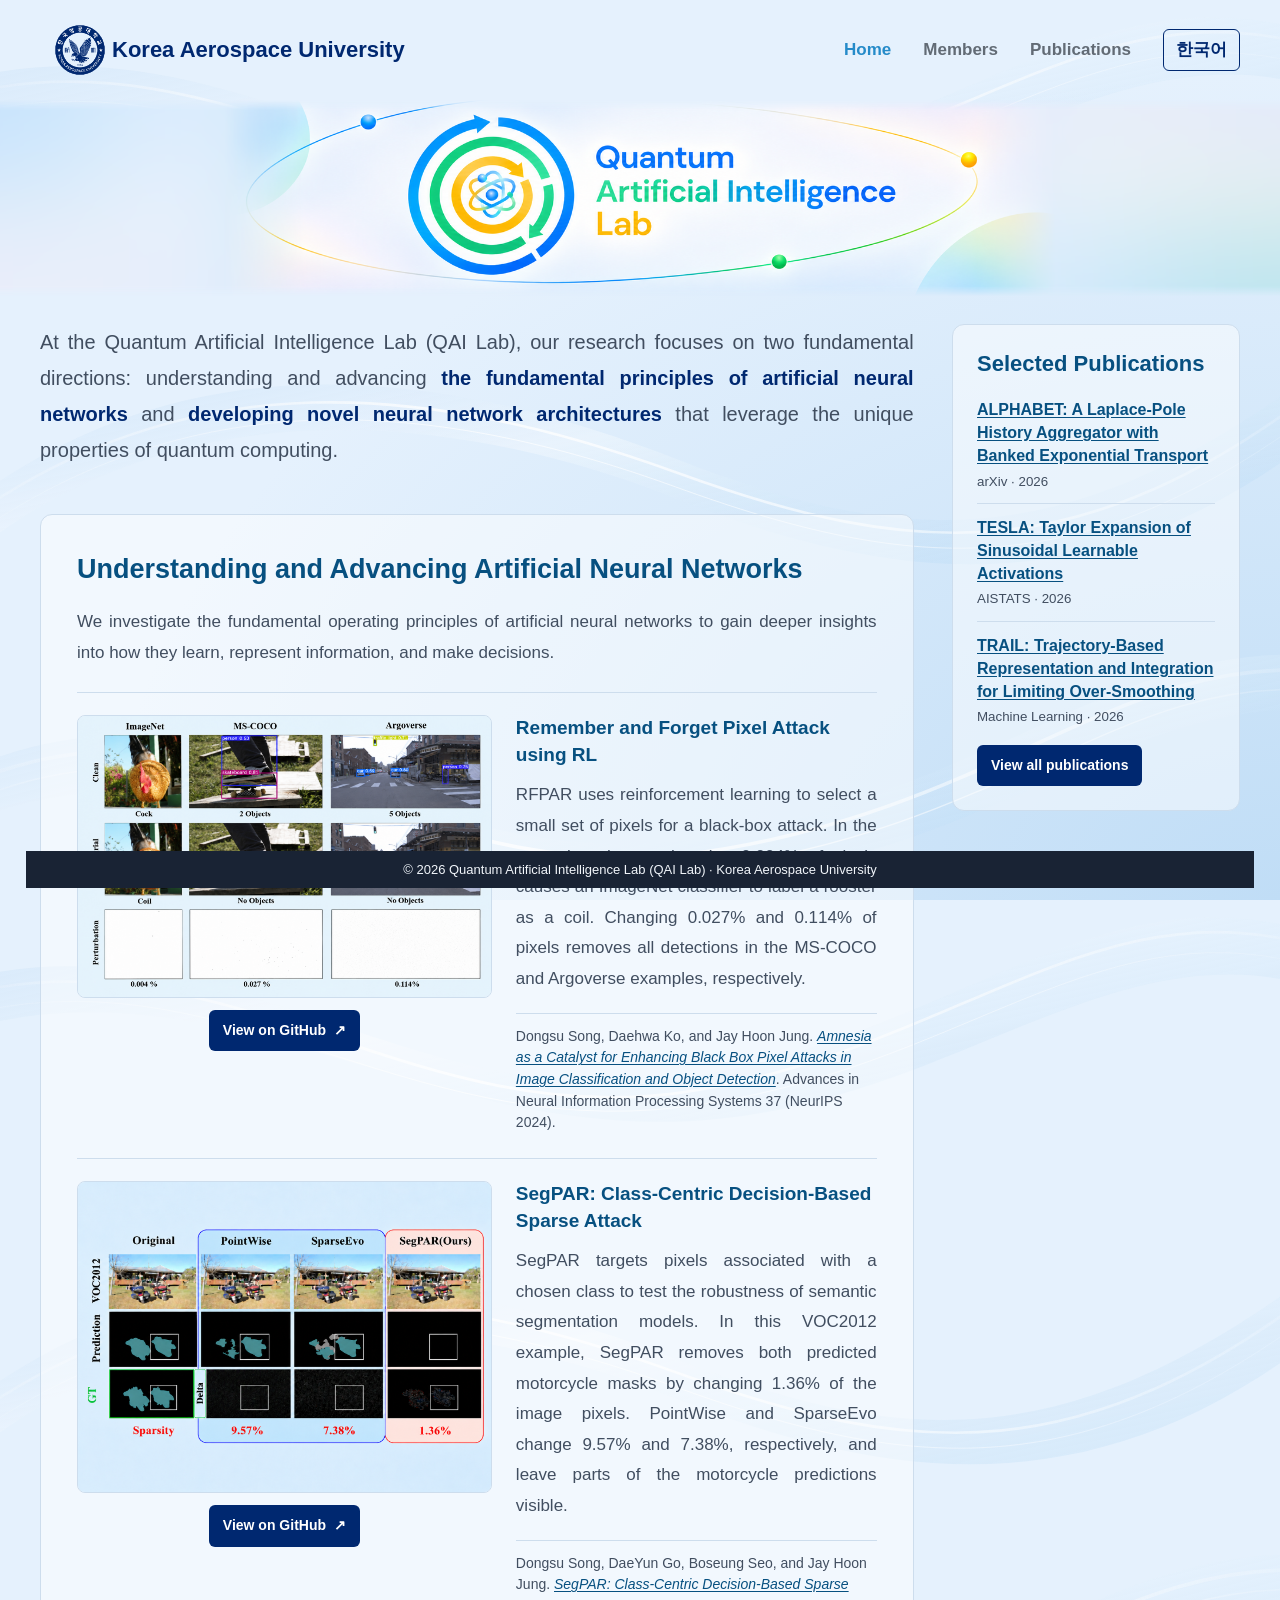
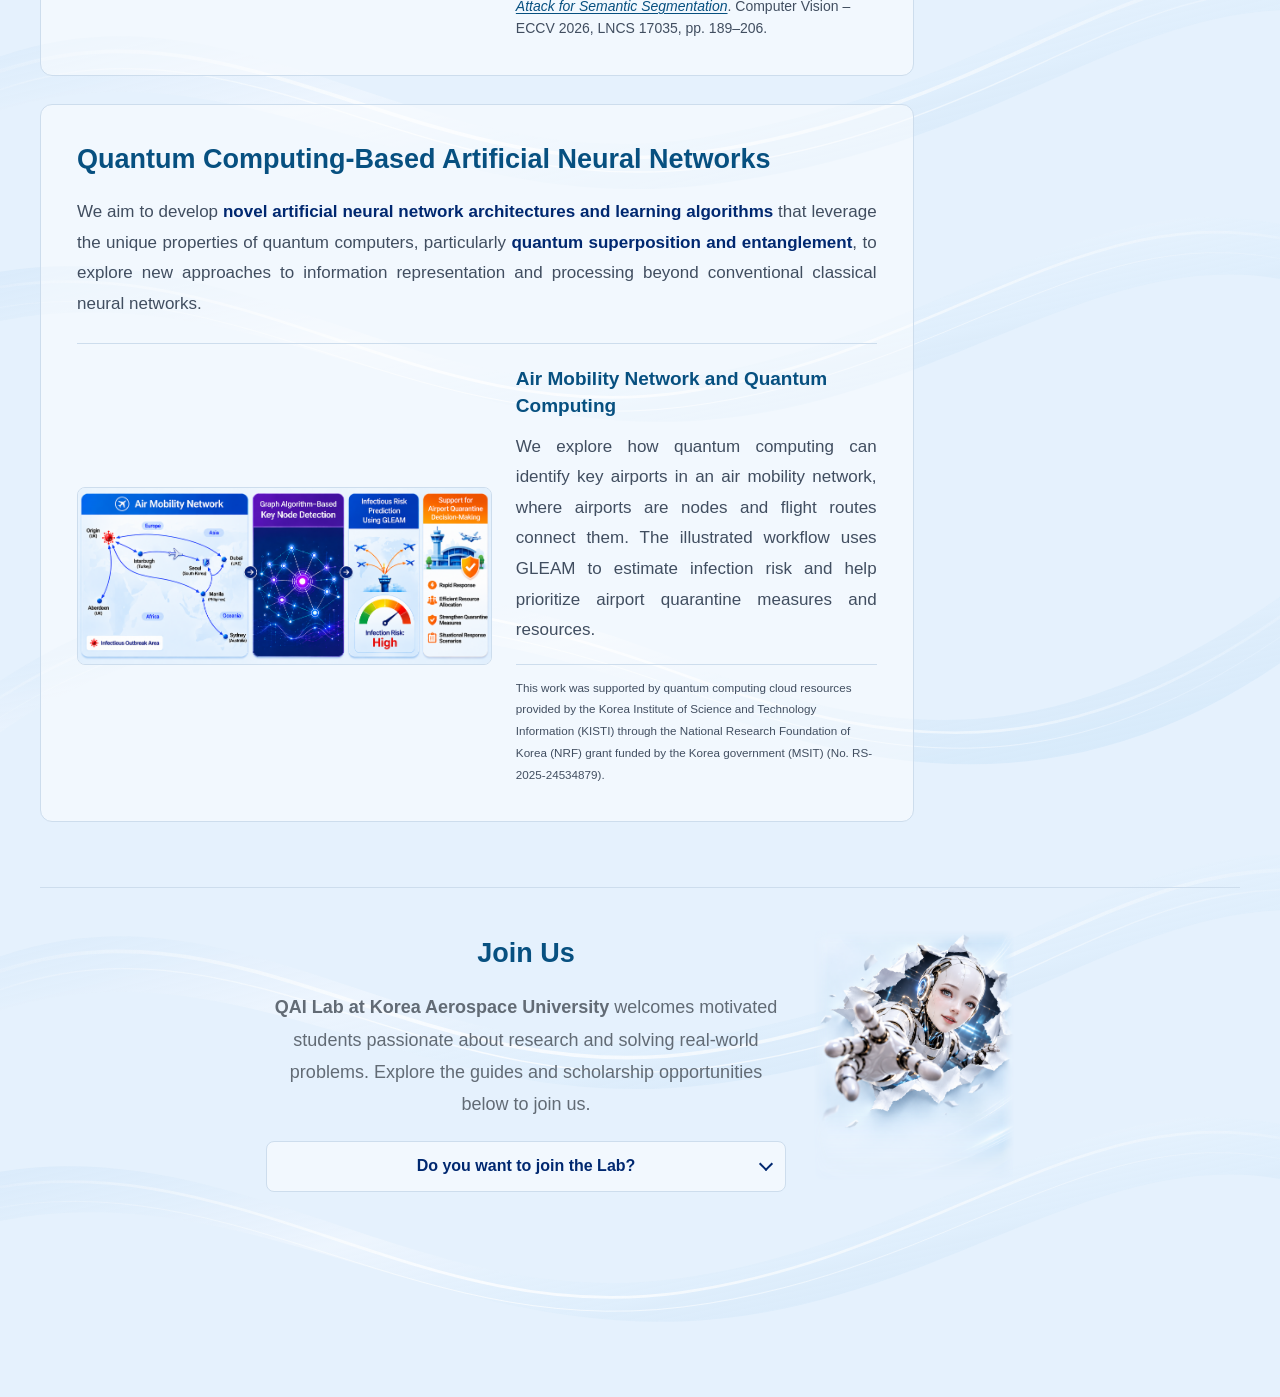
==== index.html @ db7588cc "Show selected publications on the English homepage" ====
<!doctype html>
<html lang="en">
<head>
  <meta charset="utf-8">
  <meta name="viewport" content="width=device-width, initial-scale=1">
  <meta name="description" content="Quantum Artificial Intelligence Lab — QAI Lab.">
  <title>QAI Lab | Quantum Artificial Intelligence Lab</title>
  <link rel="stylesheet" href="assets/css/styles.css">
</head>
<body>
  <a class="skip-link" href="#main">Skip to content</a>
  <header class="site-header">
    <div class="container header-inner">
      <a class="brand" href="https://www.kau.ac.kr/" aria-label="Korea Aerospace University official website">
        <img src="assets/images/kau-emblem.png" width="80" height="80" alt="한국항공대학교 Korea Aerospace University">
        <span>Korea Aerospace University</span>
      </a>
      <nav aria-label="Main navigation">
        <ul class="nav-links">
          <li><a href="#home" aria-current="page">Home</a></li>
          <li><a href="members.html">Members</a></li>
          <li><a href="publications.html">Publications</a></li>
          <li><a class="language-switch" href="ko/index.html" hreflang="ko" lang="ko">한국어</a></li>
        </ul>
      </nav>
    </div>
  </header>
  <main id="main">
    <section class="hero" id="home" aria-label="Quantum Artificial Intelligence Lab">
      <img src="assets/images/Quantum_AI_Lab_redrawn_2172x333.png" width="2172" height="333" fetchpriority="high" alt="Quantum Artificial Intelligence Lab">
    </section>
    <section class="intro container home-overview" aria-label="About the lab">
      <p class="intro-lead">At the Quantum Artificial Intelligence Lab (QAI Lab), our research focuses on two fundamental directions: understanding and advancing <strong>the fundamental principles of artificial neural networks</strong> and <strong>developing novel neural network architectures</strong> that leverage the unique properties of quantum computing.</p>

      <aside class="home-publications" aria-labelledby="home-publications-title">
        <h2 id="home-publications-title">Selected Publications</h2>
        <ul class="publication-list" role="list">
          <li>
            <a href="publications.html#publication-alphabet">ALPHABET: A Laplace-Pole History Aggregator with Banked Exponential Transport</a>
            <small>arXiv · 2026</small>
          </li>
          <li>
            <a href="publications.html#publication-tesla">TESLA: Taylor Expansion of Sinusoidal Learnable Activations</a>
            <small>AISTATS · 2026</small>
          </li>
          <li>
            <a href="publications.html#publication-trail">TRAIL: Trajectory-Based Representation and Integration for Limiting Over-Smoothing</a>
            <small>Machine Learning · 2026</small>
          </li>
        </ul>
        <a class="research-teaser-link" href="publications.html">View all publications</a>
      </aside>

      <section class="research-direction" aria-labelledby="research-neural">
        <h2 id="research-neural">Understanding and Advancing Artificial Neural Networks</h2>
        <p>We investigate the fundamental operating principles of artificial neural networks to gain deeper insights into how they learn, represent information, and make decisions.</p>

        <section class="research-topic research-teaser" aria-labelledby="research-rfpar">
          <div class="research-teaser-media">
            <a class="research-teaser-image" href="assets/images/rfpar.png" target="_blank" rel="noopener" aria-label="Open the full-size RFPAR image in a new tab">
              <img src="assets/images/rfpar.png" width="1520" height="1034" loading="lazy" alt="RFPAR examples showing clean images, adversarial results, and sparse pixel perturbations on ImageNet, MS-COCO, and Argoverse.">
            </a>
            <a class="research-teaser-link" href="https://github.com/KAU-QuantumAILab/RFPAR">View on GitHub <span aria-hidden="true">↗</span></a>
          </div>
          <div>
            <h3 id="research-rfpar">Remember and Forget Pixel Attack using RL</h3>
            <p>RFPAR uses reinforcement learning to select a small set of pixels for a black-box attack. In the examples shown, changing 0.004% of pixels causes an ImageNet classifier to label a rooster as a coil. Changing 0.027% and 0.114% of pixels removes all detections in the MS-COCO and Argoverse examples, respectively.</p>
            <p class="research-teaser-citation">Dongsu Song, Daehwa Ko, and Jay Hoon Jung. <cite><a href="https://proceedings.nips.cc/paper_files/paper/2024/hash/9e770fcdb456400325c11d58b3a04d08-Abstract-Conference.html">Amnesia as a Catalyst for Enhancing Black Box Pixel Attacks in Image Classification and Object Detection</a></cite>. Advances in Neural Information Processing Systems 37 (NeurIPS 2024).</p>
          </div>
        </section>

        <section class="research-topic research-teaser" aria-labelledby="research-segpar">
          <div class="research-teaser-media">
            <a class="research-teaser-image" href="assets/images/eccv2.png" target="_blank" rel="noopener" aria-label="Open the full-size SegPAR image in a new tab">
              <img src="assets/images/eccv2.png" width="1446" height="800" loading="lazy" alt="VOC2012 comparison showing the original segmentation and results after PointWise, SparseEvo, and SegPAR attacks.">
            </a>
            <a class="research-teaser-link" href="https://github.com/KAU-QuantumAILab/SegPAR">View on GitHub <span aria-hidden="true">↗</span></a>
          </div>
          <div>
            <h3 id="research-segpar">SegPAR: Class-Centric Decision-Based Sparse Attack</h3>
            <p>SegPAR targets pixels associated with a chosen class to test the robustness of semantic segmentation models. In this VOC2012 example, SegPAR removes both predicted motorcycle masks by changing 1.36% of the image pixels. PointWise and SparseEvo change 9.57% and 7.38%, respectively, and leave parts of the motorcycle predictions visible.</p>
            <p class="research-teaser-citation">Dongsu Song, DaeYun Go, Boseung Seo, and Jay Hoon Jung. <cite><a href="https://arxiv.org/abs/2608.11285">SegPAR: Class-Centric Decision-Based Sparse Attack for Semantic Segmentation</a></cite>. Computer Vision – ECCV 2026, LNCS 17035, pp. 189–206.</p>
          </div>
        </section>
      </section>

      <section class="research-direction" aria-labelledby="research-quantum">
        <h2 id="research-quantum">Quantum Computing-Based Artificial Neural Networks</h2>
        <p>We aim to develop <strong>novel artificial neural network architectures and learning algorithms</strong> that leverage the unique properties of quantum computers, particularly <strong>quantum superposition and entanglement</strong>, to explore new approaches to information representation and processing beyond conventional classical neural networks.</p>
        <section class="research-topic research-teaser" aria-labelledby="research-qai-algorithm">
          <div class="research-teaser-media research-teaser-media-centered">
            <a class="research-teaser-image" href="assets/images/QAI-Algorithm.png" target="_blank" rel="noopener" aria-label="Open the full-size QAI Algorithm image in a new tab">
              <img src="assets/images/QAI-Algorithm.png" width="1918" height="820" loading="lazy" alt="Workflow linking an air mobility network, graph-based identification of key airports, GLEAM infection risk estimates, and airport quarantine decisions.">
            </a>
          </div>
          <div>
            <h3 id="research-qai-algorithm">Air Mobility Network and Quantum Computing</h3>
            <p>We explore how quantum computing can identify key airports in an air mobility network, where airports are nodes and flight routes connect them. The illustrated workflow uses GLEAM to estimate infection risk and help prioritize airport quarantine measures and resources.</p>
            <p class="research-teaser-citation"><small>This work was supported by quantum computing cloud resources provided by the Korea Institute of Science and Technology Information (KISTI) through the National Research Foundation of Korea (NRF) grant funded by the Korea government (MSIT) (No. RS-2025-24534879).</small></p>
          </div>
        </section>
      </section>
    </section>
    <div class="content-sections container">
      <section class="content-section join-us-layout" id="join-us" aria-labelledby="join-us-title">
        <div>
          <h2 id="join-us-title">Join Us</h2>
          <p><strong>QAI Lab at Korea Aerospace University</strong> welcomes motivated students passionate about research and solving real-world problems. Explore the guides and scholarship opportunities below to join us.</p>
          <details class="join-us-contact">
            <summary>Do you want to join the Lab?</summary>
            <div class="join-us-contact-info">
              Contact Prof. Jung at KAU (정재훈)<br>
              <a href="mailto:jhjung@kau.ac.kr">jhjung@kau.ac.kr</a>
            </div>
          </details>
        </div>
        <img src="assets/images/join-us.png" width="1086" height="1448" loading="lazy" alt="A humanoid robot reaching out through an opening.">
      </section>
    </div>
  </main>
  <footer class="site-footer">
    <p>© 2026 Quantum Artificial Intelligence Lab (QAI Lab) · Korea Aerospace University</p>
  </footer>
</body>
</html>
---- assets/css/styles.css ----
:root {
  color-scheme: light;
  --blue: #075080;
  --text: #626b75;
  --line: #cddded;
  --page-bg: #e5f1fd;
  --footer-clearance: calc(88px + env(safe-area-inset-bottom, 0px));
}
* { box-sizing: border-box; }
html { scroll-behavior: smooth; scroll-padding-top: 24px; scroll-padding-bottom: var(--footer-clearance); background: var(--page-bg); }
body { margin: 0; padding-bottom: var(--footer-clearance); font-family: Arial, "Noto Sans", sans-serif; color: var(--text); background-color: var(--page-bg); background-image: url("../images/page-waves.svg"), radial-gradient(ellipse at bottom right, #c0ddf6 0%, transparent 65%); background-size: 100% 100vh, auto; background-repeat: repeat-y, no-repeat; background-attachment: scroll, fixed; min-height: 100vh; line-height: 1.8; }
a { color: inherit; }
.container { width: min(1320px, calc(100% - 80px)); margin-inline: auto; }
.skip-link { position: absolute; top: -100px; left: 16px; z-index: 10; padding: 8px 16px; background: var(--page-bg); color: var(--blue); }
.skip-link:focus { top: 12px; }
a:focus-visible { outline: 3px solid #308bc4; outline-offset: 5px; }
.site-header { background: transparent; }
.header-inner { min-height: 100px; display: flex; align-items: center; justify-content: space-between; gap: 24px; }
.brand { display: inline-flex; align-items: center; gap: 4px; text-decoration: none; color: #002870; font-size: 22px; font-weight: 700; line-height: 1.3; }
/* Offset the whitespace inside the emblem so the visible logo sits beside the name. */
.brand img { display: block; flex-shrink: 0; width: 80px; height: 80px; margin-right: -12px; object-fit: contain; }

.nav-links { display: flex; align-items: center; gap: 32px; list-style: none; padding: 0; margin: 0; }
.nav-links a { display: block; padding-block: 10px; font-size: 17px; font-weight: 700; text-decoration: none; }
.nav-links a:hover { color: #258bc9; }
.nav-links a[aria-current="page"] { color: #258bc9; }
.nav-links .language-switch { padding: 5px 12px; border: 1px solid currentColor; border-radius: 6px; color: #002870; white-space: nowrap; }
.nav-links .language-switch:hover { background: #dceafa; }
:lang(ko) .intro p { word-break: keep-all; overflow-wrap: anywhere; }
.hero { background: transparent; }
.hero img { display: block; width: 100%; max-width: 2172px; height: auto; margin-inline: auto; -webkit-mask-image: linear-gradient(to bottom, transparent, #000 5%, #000 95%, transparent); mask-image: linear-gradient(to bottom, transparent, #000 5%, #000 95%, transparent); }
.intro { max-width: 960px; padding-block: 28px 65px; color: #414e60; }
.intro p { text-align: justify; font-size: 17px; }
.intro .intro-lead { font-size: clamp(16px, 2vw, 20px); }
.intro strong { color: #002870; }
.home-publications {
  padding: clamp(16px, 2vw, 24px);
  border: 1px solid var(--line);
  border-radius: 12px;
  background: rgba(255, 255, 255, 0.5);
}
.home-publications h2 { font-size: 22px; }
.home-publications .publication-list { margin-bottom: 18px; }
.home-publications .publication-list > li { line-height: 1.45; }
.home-publications .publication-list > li + li { margin-top: 12px; padding-top: 12px; }
.home-publications .publication-list a { color: var(--blue); font-weight: 700; text-underline-offset: 2px; }
.home-publications .publication-list small { display: block; margin-top: 4px; }
@media (min-width: 1100px) {
  .home-overview {
    display: grid;
    grid-template-columns: minmax(0, 1fr) minmax(16rem, 24%);
    column-gap: clamp(24px, 3vw, 44px);
    max-width: 1320px;
  }
  .home-overview > .intro-lead,
  .home-overview > .research-direction { grid-column: 1; }
  .home-publications { grid-column: 2; grid-row: 1 / span 3; align-self: start; }
}
.research-direction {
  margin-top: 28px;
  padding: clamp(18px, 4vw, 36px);
  border: 1px solid var(--line);
  border-radius: 12px;
  background: rgba(255, 255, 255, 0.5);
}
.research-direction h2 { font-size: clamp(20px, 2.5vw, 27px); }
.research-topic { margin-top: 24px; padding-top: 22px; border-top: 1px solid var(--line); }
.research-topic h3 { margin: 0 0 12px; color: var(--blue); font-size: clamp(17px, 2vw, 21px); line-height: 1.4; }
.research-teaser h3 { font-size: clamp(15px, calc(2vw - 2px), 19px); }
.research-direction p:last-child { margin-bottom: 0; }
.research-teaser { display: grid; grid-template-columns: minmax(0, 1.15fr) minmax(0, 1fr); align-items: start; gap: 24px; }
.research-teaser-media { display: grid; justify-items: start; gap: 12px; }
.research-teaser-media-centered { align-self: center; }
.research-teaser-image { display: block; width: 100%; cursor: zoom-in; }
.research-teaser-media img { display: block; width: 100%; height: auto; border: 1px solid var(--line); border-radius: 8px; }
.research-teaser-link { justify-self: center; display: inline-flex; align-items: center; gap: 8px; padding: 8px 14px; border-radius: 6px; background: #002870; color: #fff; font-size: 14px; font-weight: 700; text-decoration: none; }
.research-teaser-link:hover { background: var(--blue); }
.intro p.research-teaser-citation { padding-top: 12px; border-top: 1px solid var(--line); font-size: 14px; line-height: 1.55; text-align: left; }
.research-teaser-citation a { color: var(--blue); text-underline-offset: 2px; }
@media (max-width: 680px) {
  .research-teaser { grid-template-columns: minmax(0, 1fr); gap: 18px; }
}
h1, h2 { color: var(--blue); line-height: 1.4; }
h1 { margin: 0 0 42px; text-align: center; font-size: clamp(24px, 2.2vw, 34px); }
p { margin: 0 0 18px; font-size: 18px; }
.placeholder { color: #737c86; }
.content-sections { padding-bottom: 70px; }
.content-section { padding-block: 42px; border-top: 1px solid var(--line); }
.publication-year + .publication-year { margin-top: 36px; }
.publication-year > h2 {
  padding-bottom: 8px;
  border-bottom: 1px solid var(--line);
}
.publication-list { list-style: none; margin: 0; padding-inline-start: 0; }
.publication-list > li + li {
  margin-top: 18px;
  padding-top: 18px;
  border-top: 1px solid var(--line);
}
.publication-list > li[id]:target .publication-entry {
  outline: 2px solid var(--blue);
  outline-offset: 6px;
  border-radius: 6px;
}
.publication-entry {
  display: grid;
  grid-template-columns: minmax(0, 230px) minmax(0, 1fr);
  gap: clamp(16px, 3vw, 28px);
  align-items: center;
}
.publication-entry > p { margin: 0; overflow-wrap: anywhere; }
.publication-teaser { display: block; width: 100%; max-width: 260px; }
.publication-teaser img {
  display: block;
  width: 100%;
  height: auto;
  aspect-ratio: 13 / 8;
  object-fit: contain;
  border: 1px solid var(--line);
  border-radius: 8px;
  background: #fff;
}
.publication-teaser--illustration { margin: 0; }
.publication-teaser--illustration figcaption {
  margin-top: 4px;
  color: var(--text);
  font-size: 12px;
  line-height: 1.4;
}
.publication-teaser--alphabet {
  display: grid;
  place-items: center;
  aspect-ratio: 13 / 8;
  border: 1px solid var(--line);
  border-radius: 8px;
  background: #f8f9fd url("../images/publications/alphabet-frame.png") center / cover no-repeat;
}
.publication-teaser--alphabet svg { display: block; width: 50%; height: auto; }
.publication-teaser--tesla img {
  aspect-ratio: 2284 / 2450;
  object-fit: cover;
  object-position: top;
}
@media (max-width: 600px) {
  .publication-entry { grid-template-columns: minmax(0, 1fr); gap: 12px; }
}
.join-us-layout {
  display: grid;
  grid-template-columns: minmax(0, 520px) minmax(0, 200px);
  justify-content: center;
  align-items: center;
  gap: clamp(16px, 3vw, 28px);
  text-align: center;
}
.join-us-layout p { margin-bottom: 0; }
.join-us-layout img {
  display: block;
  width: 100%;
  max-width: 200px;
  height: auto;
  mask-image:
    linear-gradient(to right, transparent, #000 7%, #000 94%, transparent),
    linear-gradient(to bottom, transparent, #000 5%, #000 68%, transparent 94%);
  mask-composite: intersect;
}
.join-us-contact {
  margin-top: 20px;
  border: 1px solid var(--line);
  border-radius: 8px;
  background: rgba(255, 255, 255, 0.5);
}
.join-us-contact summary {
  position: relative;
  padding: 10px 32px;
  color: #002870;
  font-weight: 700;
  cursor: pointer;
  list-style: none;
}
.join-us-contact summary::-webkit-details-marker { display: none; }
.join-us-contact summary::after {
  content: "";
  position: absolute;
  top: 50%;
  right: 14px;
  width: 8px;
  height: 8px;
  border-right: 2px solid currentColor;
  border-bottom: 2px solid currentColor;
  transform: translateY(-70%) rotate(45deg);
}
.join-us-contact[open] summary::after { transform: translateY(-30%) rotate(225deg); }
.join-us-contact-info { padding: 10px 12px; border-top: 1px solid var(--line); }
.join-us-contact-info a { color: #002870; }
@media (max-width: 680px) {
  .join-us-layout { grid-template-columns: minmax(0, 520px); }
  .join-us-layout img { justify-self: center; }
}
h2 { margin: 0 0 18px; font-size: 27px; }
.site-footer {
  position: fixed;
  inset-inline: clamp(8px, 2vw, 32px);
  bottom: calc(12px + env(safe-area-inset-bottom, 0px));
  z-index: 5;
  padding: 9px 16px;
  background: #192334;
  color: #f1f5fa;
  text-align: center;
}
.site-footer p {
  margin: 0;
  font-size: 13px;
  line-height: 1.5;
  text-wrap: balance;
}
@media (max-width: 1000px) {
  .container { width: calc(100% - 40px); }
  .header-inner { flex-direction: column; gap: 4px; padding-block: 14px; }
  .brand { font-size: clamp(16px, 3.5vw, 22px); }
  .brand img { width: 64px; height: 64px; margin-right: -9px; }
  .nav-links { justify-content: center; flex-wrap: wrap; gap: 2px 20px; }
  .nav-links a { font-size: 14px; }
  .intro { padding-block: 20px 40px; }
  h1 { margin-bottom: 26px; }
  p { font-size: 16px; }
  .intro p { font-size: 15px; }
  .content-section { padding-block: 30px; }
}
@media (prefers-reduced-motion: reduce) { html { scroll-behavior: auto; } }

.members-section {
  max-width: 1180px;
  margin-inline: auto;
  padding-block: clamp(28px, 5vw, 64px);
  border-top: 1px solid var(--line);
  color: #414e60;
}
.members-section > h1 {
  margin: 0 0 24px;
  text-align: left;
  font-size: clamp(24px, 3vw, 34px);
}
.member-lead > h1 { margin: 0 0 18px; text-align: start; font-size: 27px; }
.members-story { max-width: 85ch; font-size: clamp(15px, 1.4vw, 18px); line-height: 1.75; }
.members-story.member-lead-layout { display: flow-root; max-width: none; }
.member-lead-layout > p,
.member-lead-layout > ul { text-align: justify; letter-spacing: -0.02em; line-height: 1.4; }
.member-lead-layout .member-profile {
  float: right;
  margin-inline-start: clamp(24px, 4vw, 48px);
}
.members-story .members-research-title {
  margin: 0 0 16px;
  color: inherit;
  font-size: 1.2em;
  font-weight: 700;
  line-height: 1.4;
}
.members-story p { margin-bottom: 22px; font-size: inherit; }
.members-story p:last-child { margin-bottom: 0; }
.members-story ul { margin: 0 0 22px; padding-inline-start: 1.5em; }
.members-story li + li { margin-top: 14px; }
.member-profile {
  width: min(100%, 286px);
  margin: 0 0 24px;
  padding: 16px;
  border: 1px solid var(--line);
  border-radius: 10px;
  background: rgba(255, 255, 255, .55);
  text-align: center;
  font-size: 15px;
  line-height: 1.55;
}
.member-profile p { margin: 0; font-size: clamp(16px, 1.6vw, 21px); }
.member-profile img { display: block; width: 100%; height: auto; margin-bottom: 12px; border-radius: 6px; }
.member-profile h3 { margin: 0 0 4px; color: var(--blue); font-size: clamp(18px, 2vw, 22px); }
.member-groups {
  display: grid;
  grid-template-columns: repeat(3, minmax(0, 1fr));
  gap: 16px;
  margin-top: 36px;
}
.member-group {
  padding: 18px;
  border: 1px solid var(--line);
  border-radius: 10px;
  background: rgba(255, 255, 255, .55);
}
.member-group h2 { margin: 0; font-size: 19px; }
.member-groups.member-directory { grid-template-columns: minmax(0, 1fr); }
.member-roster {
  display: grid;
  grid-template-columns: repeat(auto-fill, minmax(min(100%, 132px), 1fr));
  gap: 20px;
  max-width: 684px;
  margin: 16px 0 0;
  padding: 0;
  list-style: none;
}
.member-roster li { max-width: 156px; text-align: center; font-weight: 700; }
.member-roster img {
  display: block;
  width: 100%;
  height: auto;
  aspect-ratio: 4 / 5;
  object-fit: contain;
  border-radius: 6px;
  margin-bottom: 8px;
}
@media (max-width: 720px) {
  .member-lead-layout .member-profile { float: none; margin-inline: auto; }
  .member-profile { margin-inline: auto; }
  .member-groups { grid-template-columns: 1fr; }
}
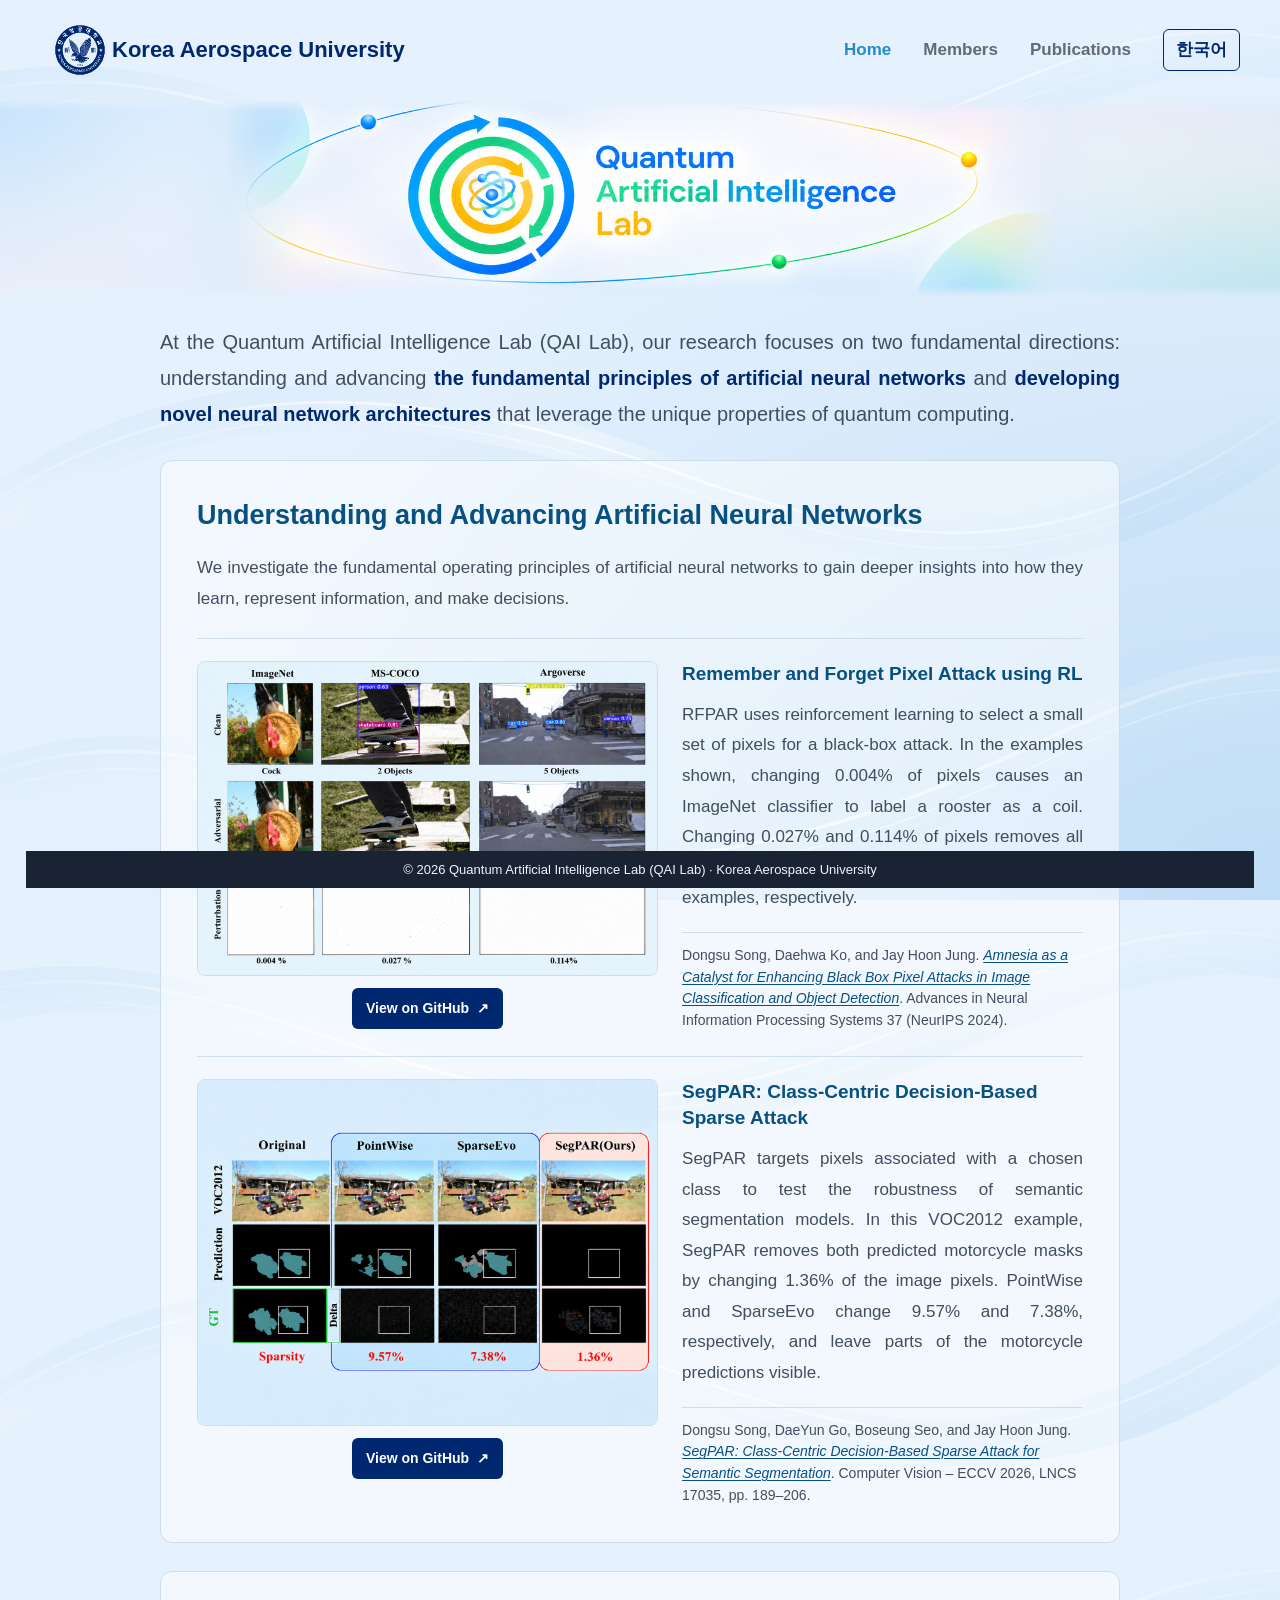
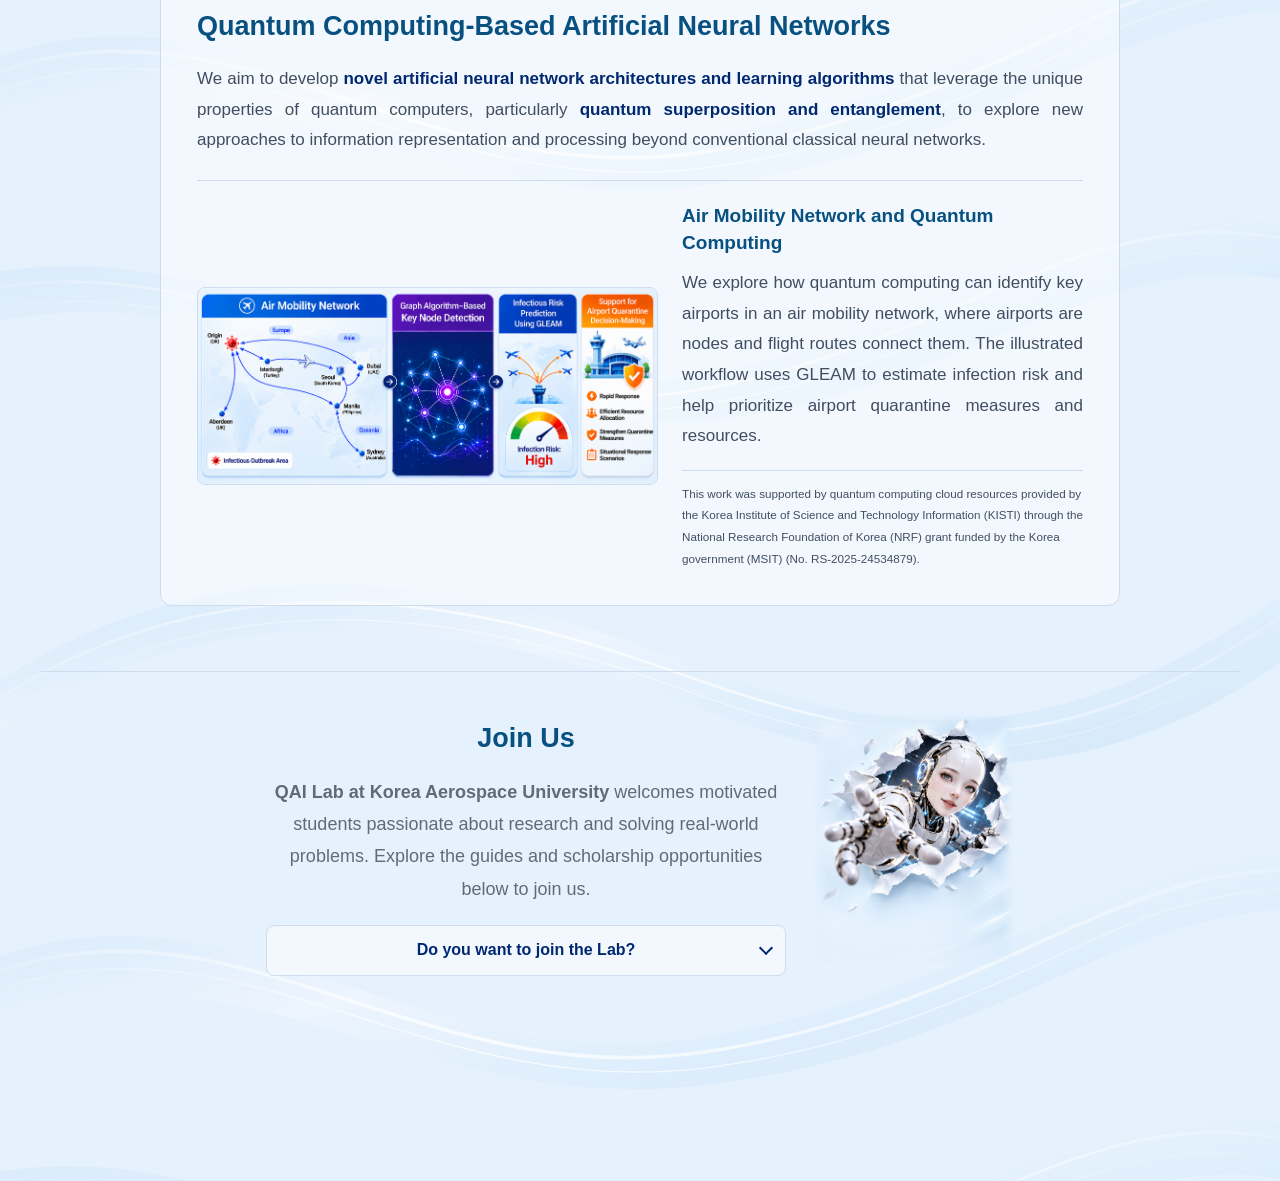
==== commit a5819b40: "Revert selected publications changes to English homepage" ====
--- a/index.html
+++ b/index.html
@@ -29,27 +29,8 @@
     <section class="hero" id="home" aria-label="Quantum Artificial Intelligence Lab">
       <img src="assets/images/Quantum_AI_Lab_redrawn_2172x333.png" width="2172" height="333" fetchpriority="high" alt="Quantum Artificial Intelligence Lab">
     </section>
-    <section class="intro container home-overview" aria-label="About the lab">
+    <section class="intro container" aria-label="About the lab">
       <p class="intro-lead">At the Quantum Artificial Intelligence Lab (QAI Lab), our research focuses on two fundamental directions: understanding and advancing <strong>the fundamental principles of artificial neural networks</strong> and <strong>developing novel neural network architectures</strong> that leverage the unique properties of quantum computing.</p>
-
-      <aside class="home-publications" aria-labelledby="home-publications-title">
-        <h2 id="home-publications-title">Selected Publications</h2>
-        <ul class="publication-list" role="list">
-          <li>
-            <a href="publications.html#publication-alphabet">ALPHABET: A Laplace-Pole History Aggregator with Banked Exponential Transport</a>
-            <small>arXiv · 2026</small>
-          </li>
-          <li>
-            <a href="publications.html#publication-tesla">TESLA: Taylor Expansion of Sinusoidal Learnable Activations</a>
-            <small>AISTATS · 2026</small>
-          </li>
-          <li>
-            <a href="publications.html#publication-trail">TRAIL: Trajectory-Based Representation and Integration for Limiting Over-Smoothing</a>
-            <small>Machine Learning · 2026</small>
-          </li>
-        </ul>
-        <a class="research-teaser-link" href="publications.html">View all publications</a>
-      </aside>
 
       <section class="research-direction" aria-labelledby="research-neural">
         <h2 id="research-neural">Understanding and Advancing Artificial Neural Networks</h2>
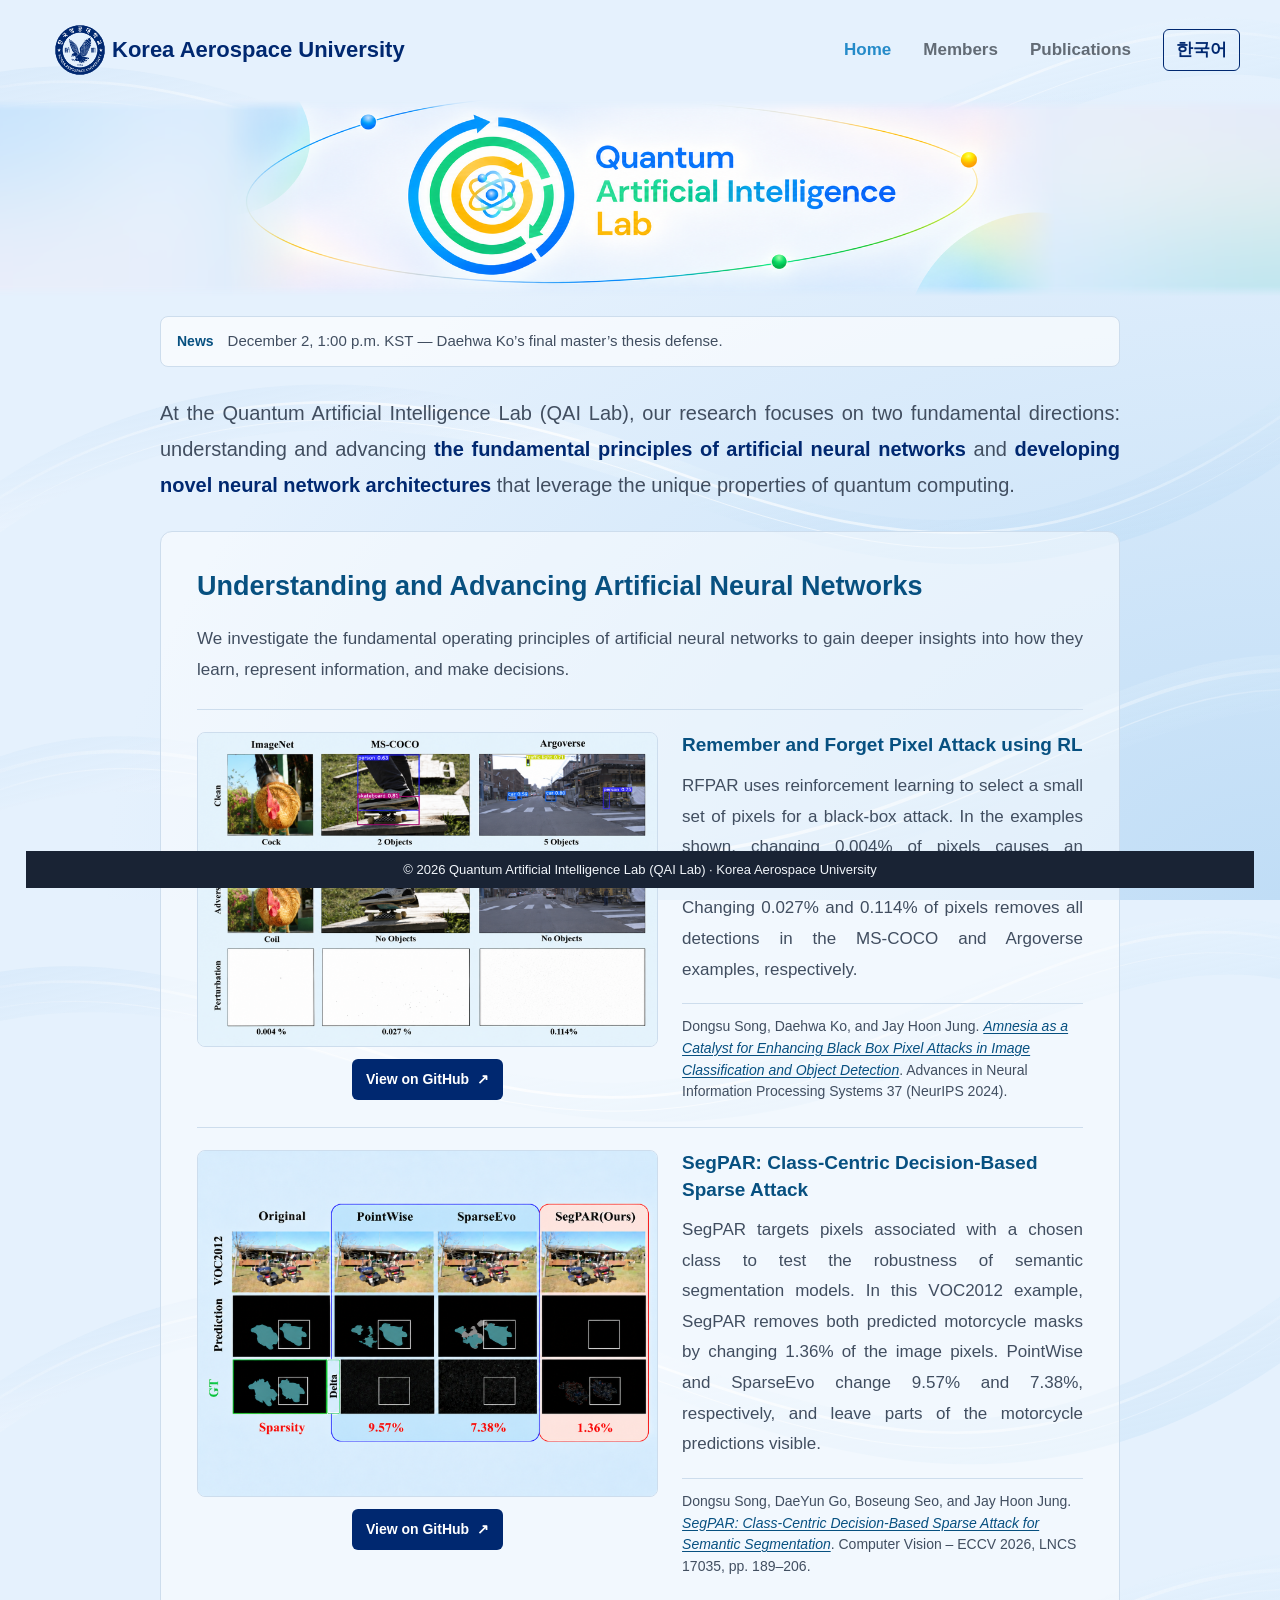
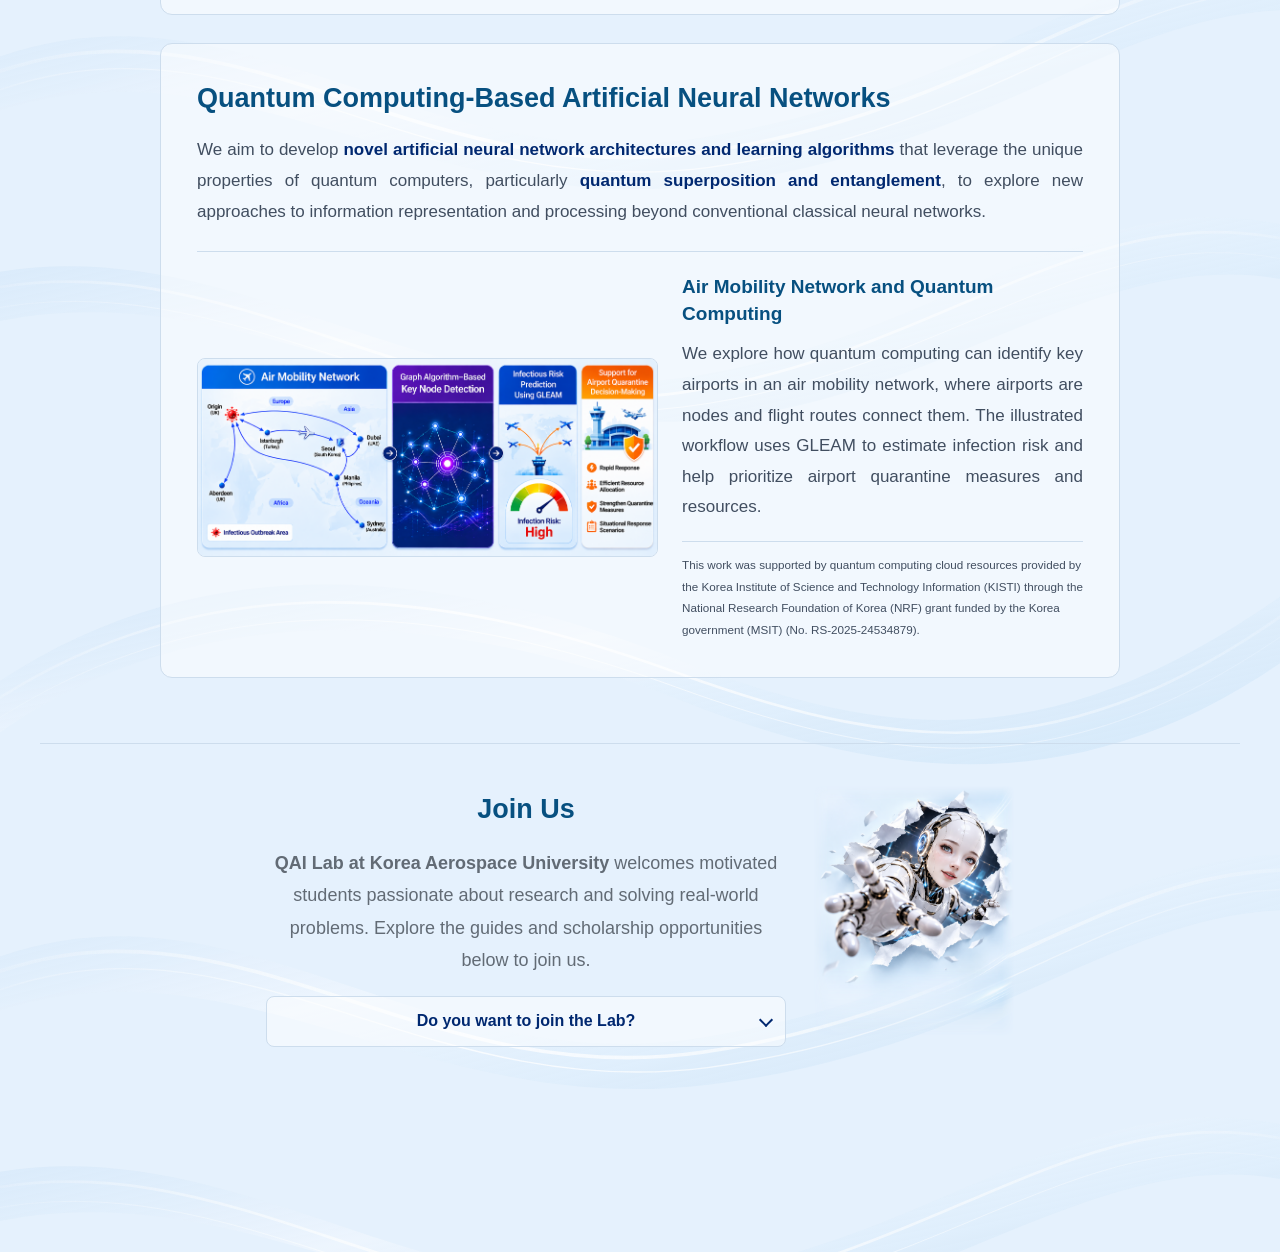
==== commit 45c89ba2: "Add home news strip for Daehwa Ko thesis defense" ====
--- a/index.html
+++ b/index.html
@@ -29,6 +29,10 @@
     <section class="hero" id="home" aria-label="Quantum Artificial Intelligence Lab">
       <img src="assets/images/Quantum_AI_Lab_redrawn_2172x333.png" width="2172" height="333" fetchpriority="high" alt="Quantum Artificial Intelligence Lab">
     </section>
+    <aside class="home-news container" aria-label="Lab news">
+      <strong class="home-news-label">News</strong>
+      <p class="home-news-message"><time datetime="2026-12-02T13:00:00+09:00">December 2, 1:00 p.m. KST</time> — Daehwa Ko’s final master’s thesis defense.</p>
+    </aside>
     <section class="intro container" aria-label="About the lab">
       <p class="intro-lead">At the Quantum Artificial Intelligence Lab (QAI Lab), our research focuses on two fundamental directions: understanding and advancing <strong>the fundamental principles of artificial neural networks</strong> and <strong>developing novel neural network architectures</strong> that leverage the unique properties of quantum computing.</p>
 
--- a/assets/css/styles.css
+++ b/assets/css/styles.css
@@ -29,33 +29,13 @@
 :lang(ko) .intro p { word-break: keep-all; overflow-wrap: anywhere; }
 .hero { background: transparent; }
 .hero img { display: block; width: 100%; max-width: 2172px; height: auto; margin-inline: auto; -webkit-mask-image: linear-gradient(to bottom, transparent, #000 5%, #000 95%, transparent); mask-image: linear-gradient(to bottom, transparent, #000 5%, #000 95%, transparent); }
+.home-news { display: flex; align-items: baseline; gap: 14px; max-width: 960px; margin-block: 20px 0; padding: 12px 16px; border: 1px solid var(--line); border-radius: 8px; background: rgba(255, 255, 255, 0.65); }
+.home-news-label { flex-shrink: 0; color: var(--blue); font-size: 14px; }
+.home-news-message { min-width: 0; margin: 0; color: #414e60; font-size: 15px; line-height: 1.6; word-break: keep-all; overflow-wrap: anywhere; }
 .intro { max-width: 960px; padding-block: 28px 65px; color: #414e60; }
 .intro p { text-align: justify; font-size: 17px; }
 .intro .intro-lead { font-size: clamp(16px, 2vw, 20px); }
 .intro strong { color: #002870; }
-.home-publications {
-  padding: clamp(16px, 2vw, 24px);
-  border: 1px solid var(--line);
-  border-radius: 12px;
-  background: rgba(255, 255, 255, 0.5);
-}
-.home-publications h2 { font-size: 22px; }
-.home-publications .publication-list { margin-bottom: 18px; }
-.home-publications .publication-list > li { line-height: 1.45; }
-.home-publications .publication-list > li + li { margin-top: 12px; padding-top: 12px; }
-.home-publications .publication-list a { color: var(--blue); font-weight: 700; text-underline-offset: 2px; }
-.home-publications .publication-list small { display: block; margin-top: 4px; }
-@media (min-width: 1100px) {
-  .home-overview {
-    display: grid;
-    grid-template-columns: minmax(0, 1fr) minmax(16rem, 24%);
-    column-gap: clamp(24px, 3vw, 44px);
-    max-width: 1320px;
-  }
-  .home-overview > .intro-lead,
-  .home-overview > .research-direction { grid-column: 1; }
-  .home-publications { grid-column: 2; grid-row: 1 / span 3; align-self: start; }
-}
 .research-direction {
   margin-top: 28px;
   padding: clamp(18px, 4vw, 36px);
@@ -97,11 +77,6 @@
   padding-top: 18px;
   border-top: 1px solid var(--line);
 }
-.publication-list > li[id]:target .publication-entry {
-  outline: 2px solid var(--blue);
-  outline-offset: 6px;
-  border-radius: 6px;
-}
 .publication-entry {
   display: grid;
   grid-template-columns: minmax(0, 230px) minmax(0, 1fr);
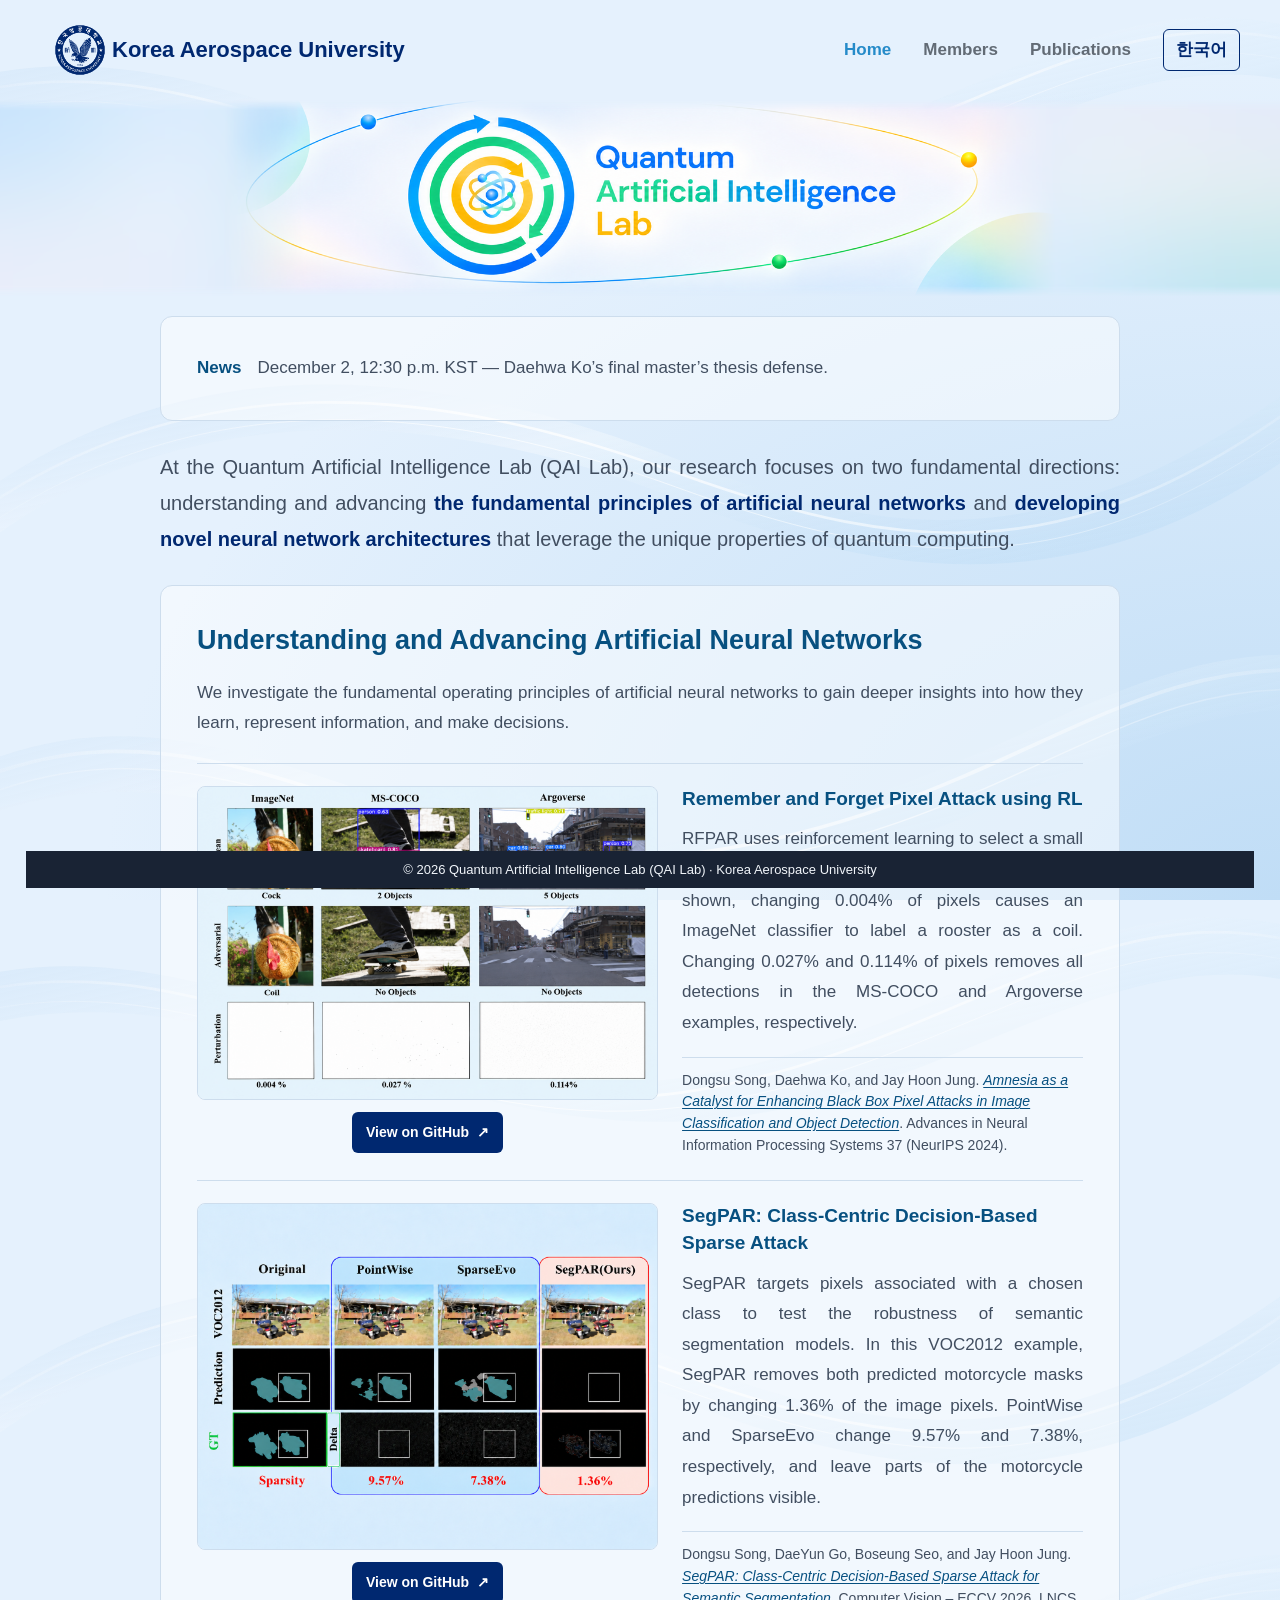
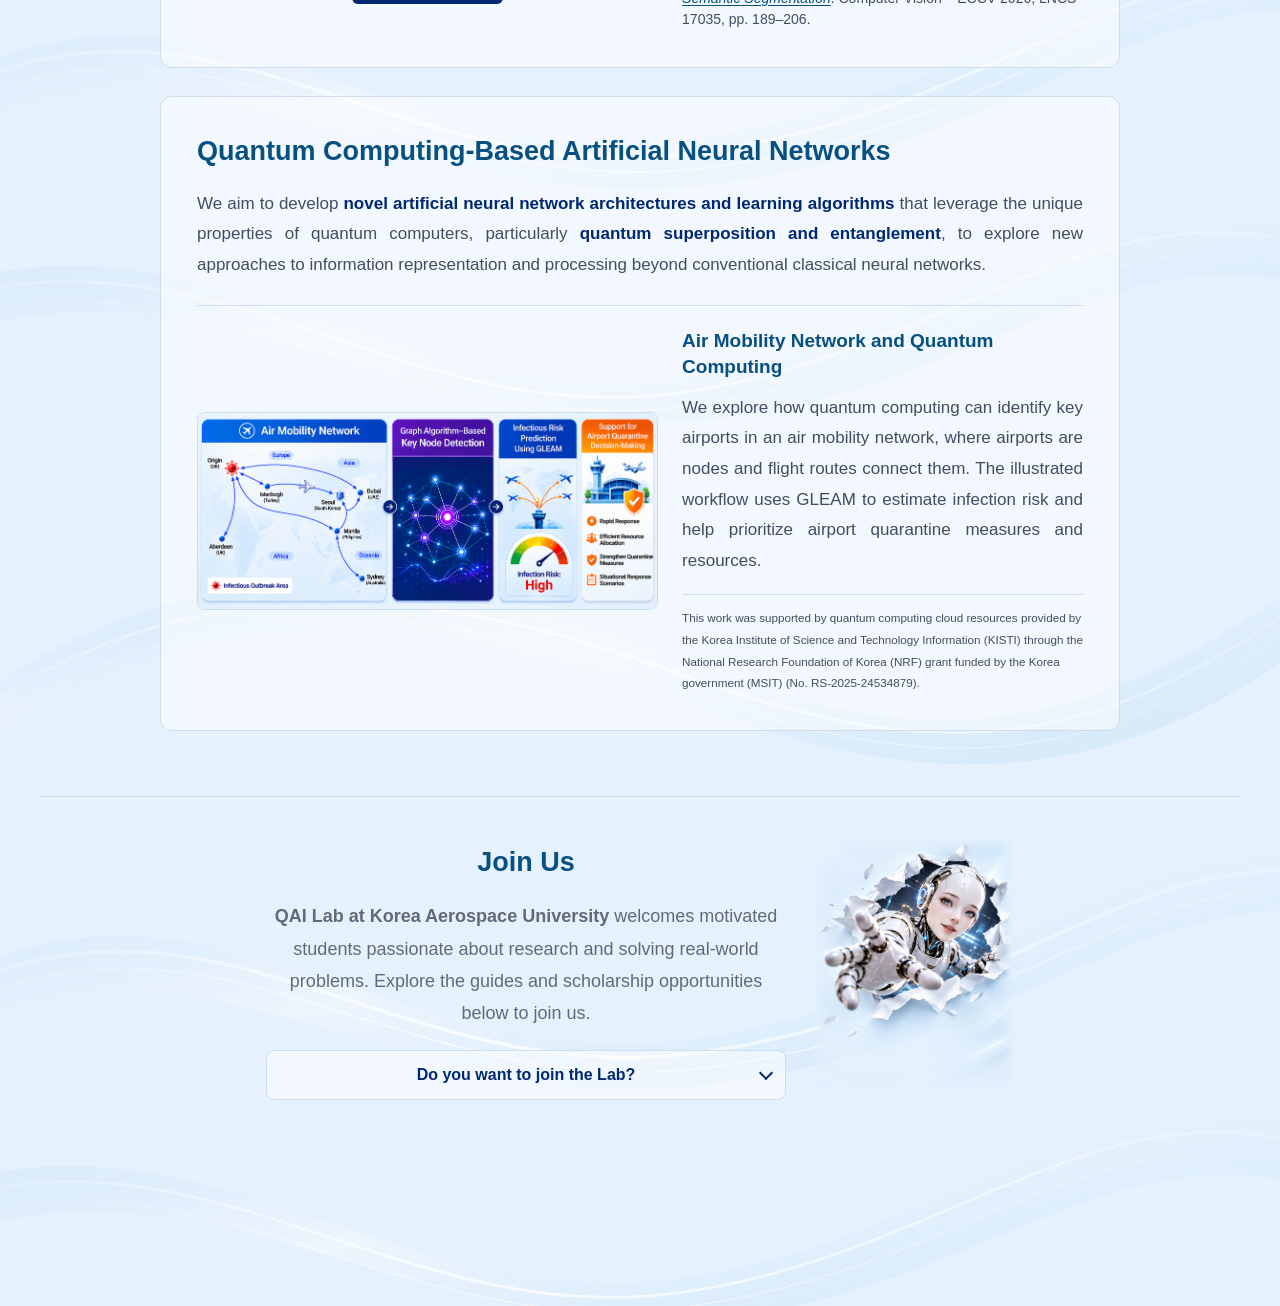
==== commit c0cb58d2: "Align home news box and correct defense time to 12:30" ====
--- a/index.html
+++ b/index.html
@@ -30,8 +30,10 @@
       <img src="assets/images/Quantum_AI_Lab_redrawn_2172x333.png" width="2172" height="333" fetchpriority="high" alt="Quantum Artificial Intelligence Lab">
     </section>
     <aside class="home-news container" aria-label="Lab news">
-      <strong class="home-news-label">News</strong>
-      <p class="home-news-message"><time datetime="2026-12-02T13:00:00+09:00">December 2, 1:00 p.m. KST</time> — Daehwa Ko’s final master’s thesis defense.</p>
+      <div class="home-news-box">
+        <strong class="home-news-label">News</strong>
+        <p class="home-news-message"><time datetime="2026-12-02T12:30:00+09:00">December 2, 12:30 p.m. KST</time> — Daehwa Ko’s final master’s thesis defense.</p>
+      </div>
     </aside>
     <section class="intro container" aria-label="About the lab">
       <p class="intro-lead">At the Quantum Artificial Intelligence Lab (QAI Lab), our research focuses on two fundamental directions: understanding and advancing <strong>the fundamental principles of artificial neural networks</strong> and <strong>developing novel neural network architectures</strong> that leverage the unique properties of quantum computing.</p>
--- a/assets/css/styles.css
+++ b/assets/css/styles.css
@@ -29,9 +29,10 @@
 :lang(ko) .intro p { word-break: keep-all; overflow-wrap: anywhere; }
 .hero { background: transparent; }
 .hero img { display: block; width: 100%; max-width: 2172px; height: auto; margin-inline: auto; -webkit-mask-image: linear-gradient(to bottom, transparent, #000 5%, #000 95%, transparent); mask-image: linear-gradient(to bottom, transparent, #000 5%, #000 95%, transparent); }
-.home-news { display: flex; align-items: baseline; gap: 14px; max-width: 960px; margin-block: 20px 0; padding: 12px 16px; border: 1px solid var(--line); border-radius: 8px; background: rgba(255, 255, 255, 0.65); }
-.home-news-label { flex-shrink: 0; color: var(--blue); font-size: 14px; }
-.home-news-message { min-width: 0; margin: 0; color: #414e60; font-size: 15px; line-height: 1.6; word-break: keep-all; overflow-wrap: anywhere; }
+.home-news { max-width: 960px; margin-block: 20px 0; }
+.home-news-box { display: flex; align-items: baseline; flex-wrap: wrap; gap: 8px 16px; padding: clamp(18px, 4vw, 36px); border: 1px solid var(--line); border-radius: 12px; background: rgba(255, 255, 255, 0.5); }
+.home-news-label { flex-shrink: 0; color: var(--blue); font-size: 17px; }
+.home-news-message { flex: 1 1 240px; min-width: 0; margin: 0; color: #414e60; font-size: 17px; line-height: 1.8; word-break: keep-all; overflow-wrap: anywhere; }
 .intro { max-width: 960px; padding-block: 28px 65px; color: #414e60; }
 .intro p { text-align: justify; font-size: 17px; }
 .intro .intro-lead { font-size: clamp(16px, 2vw, 20px); }
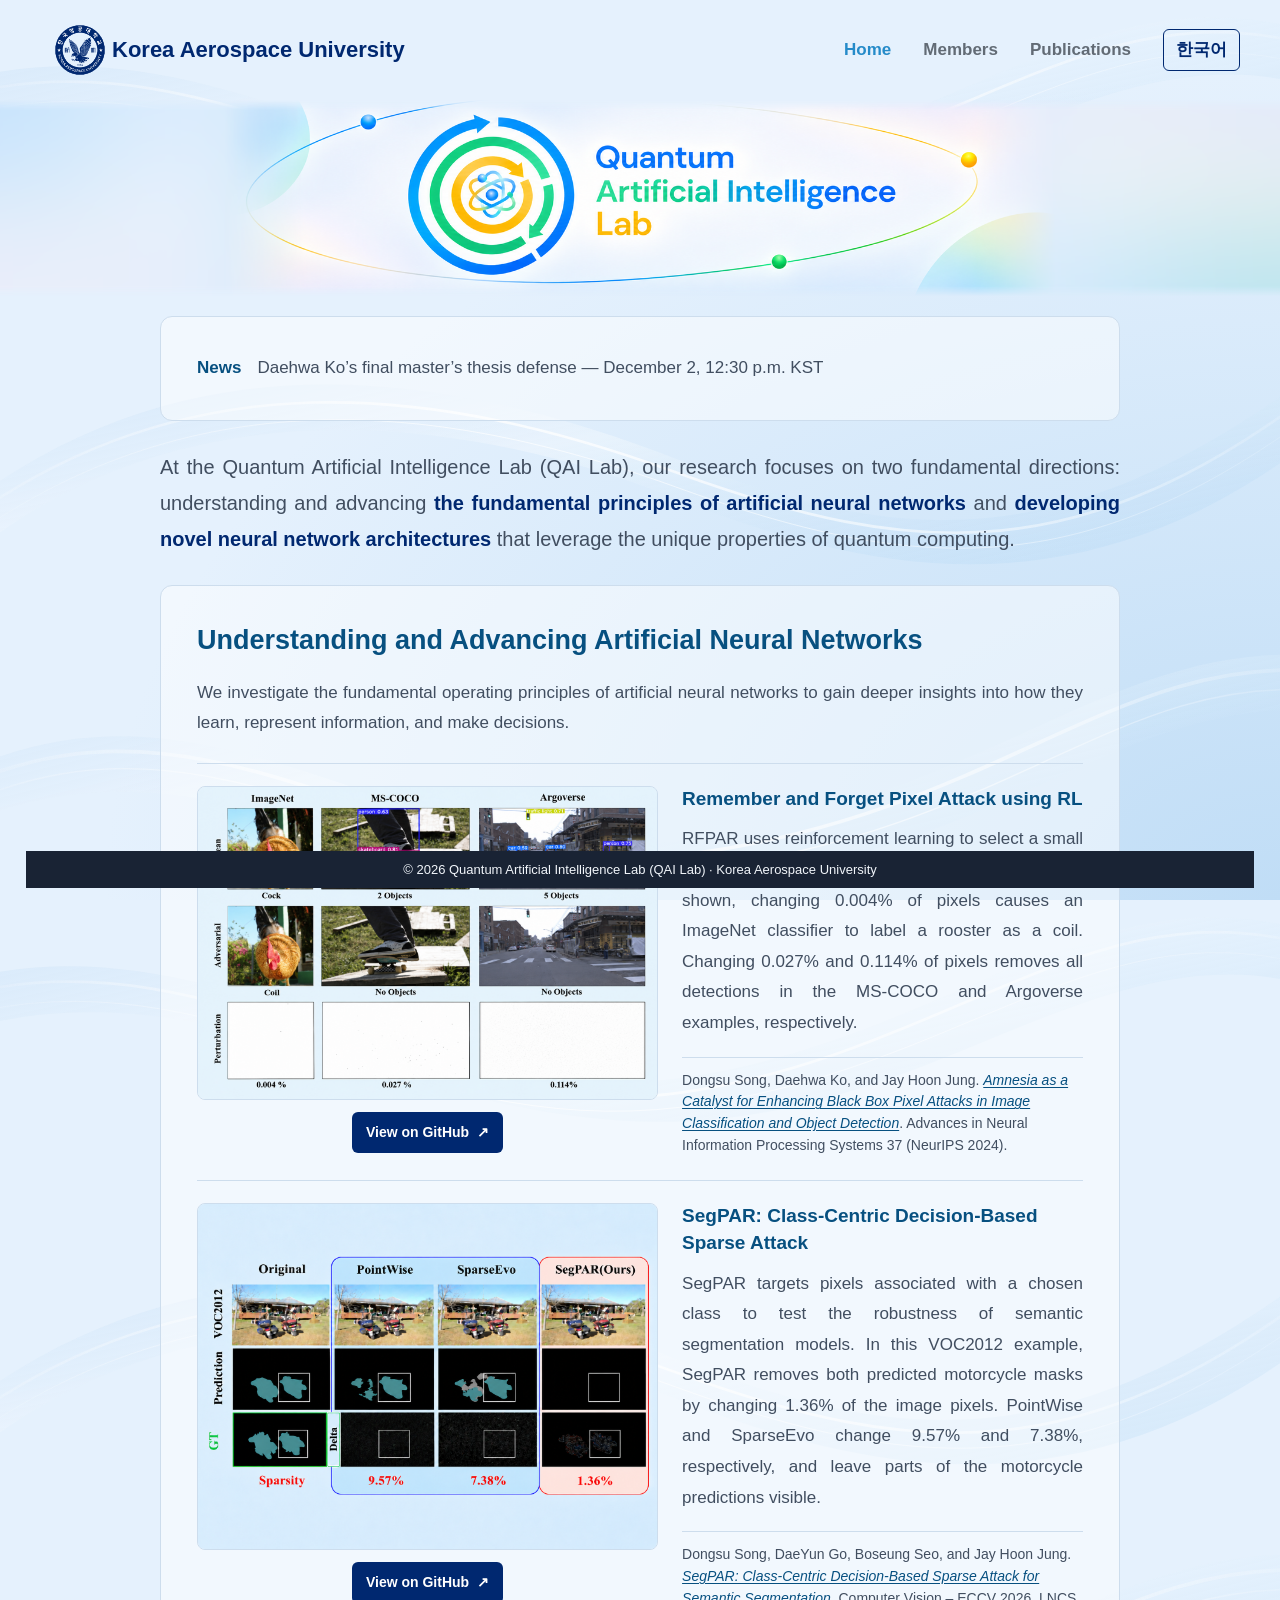
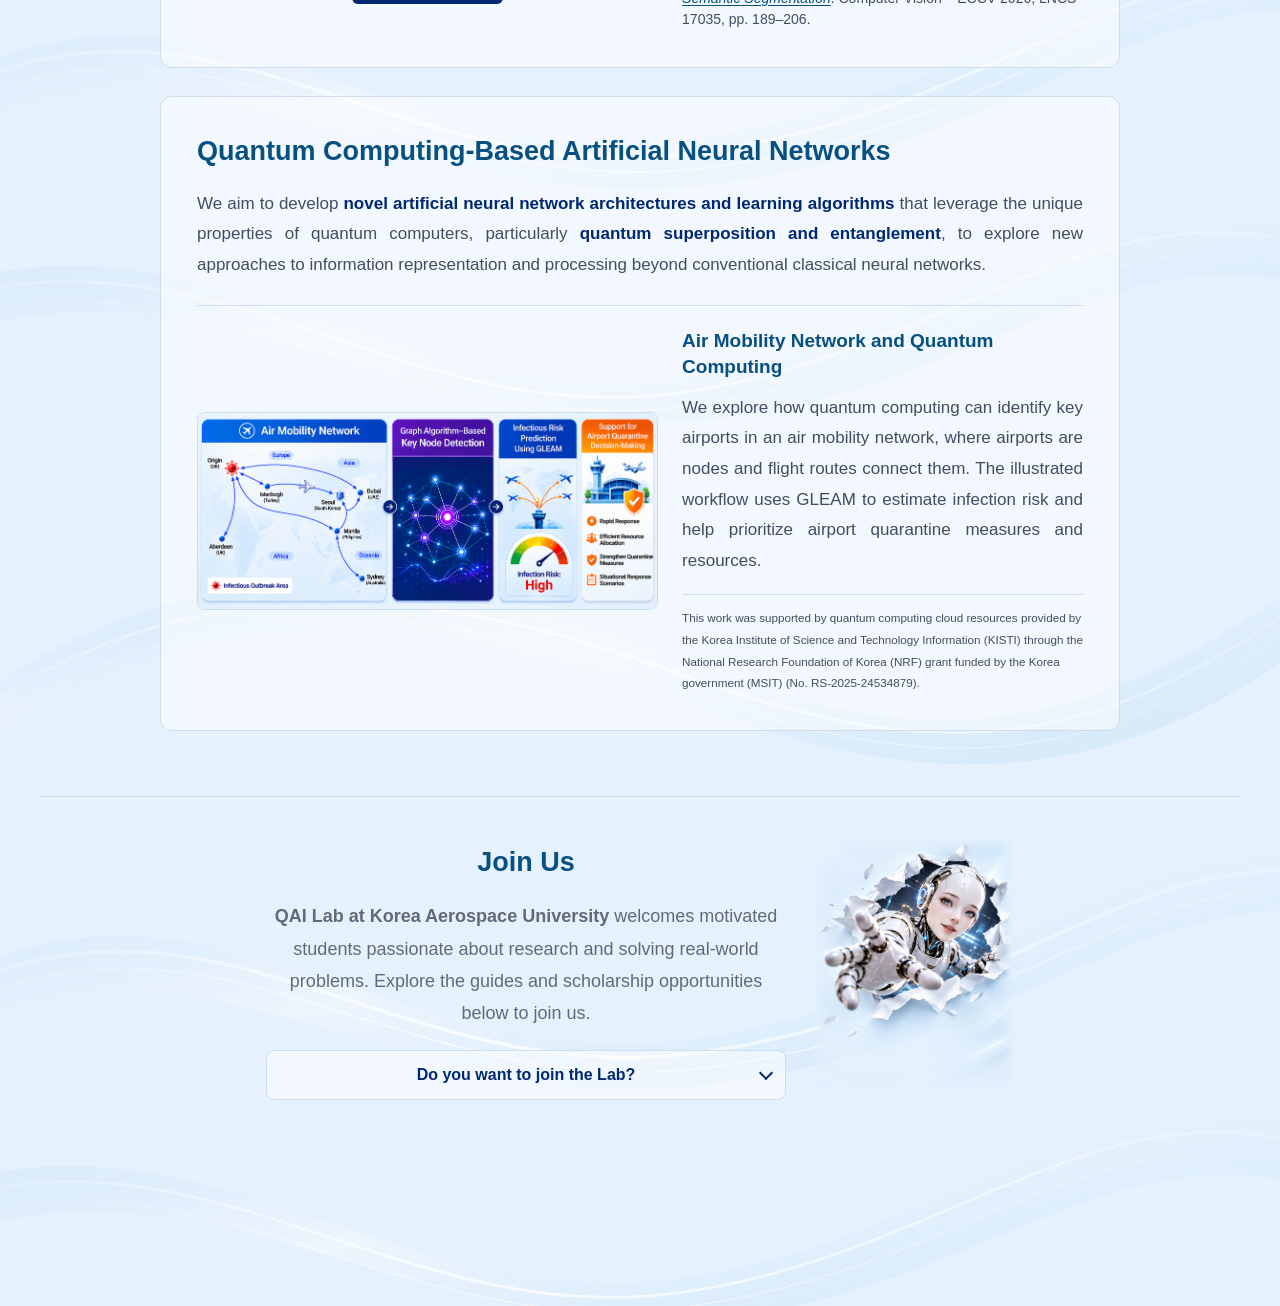
==== commit 0487001f: "Place news event before its date and time" ====
--- a/index.html
+++ b/index.html
@@ -32,7 +32,7 @@
     <aside class="home-news container" aria-label="Lab news">
       <div class="home-news-box">
         <strong class="home-news-label">News</strong>
-        <p class="home-news-message"><time datetime="2026-12-02T12:30:00+09:00">December 2, 12:30 p.m. KST</time> — Daehwa Ko’s final master’s thesis defense.</p>
+        <p class="home-news-message">Daehwa Ko’s final master’s thesis defense — <time datetime="2026-12-02T12:30:00+09:00">December 2, 12:30 p.m. KST</time></p>
       </div>
     </aside>
     <section class="intro container" aria-label="About the lab">
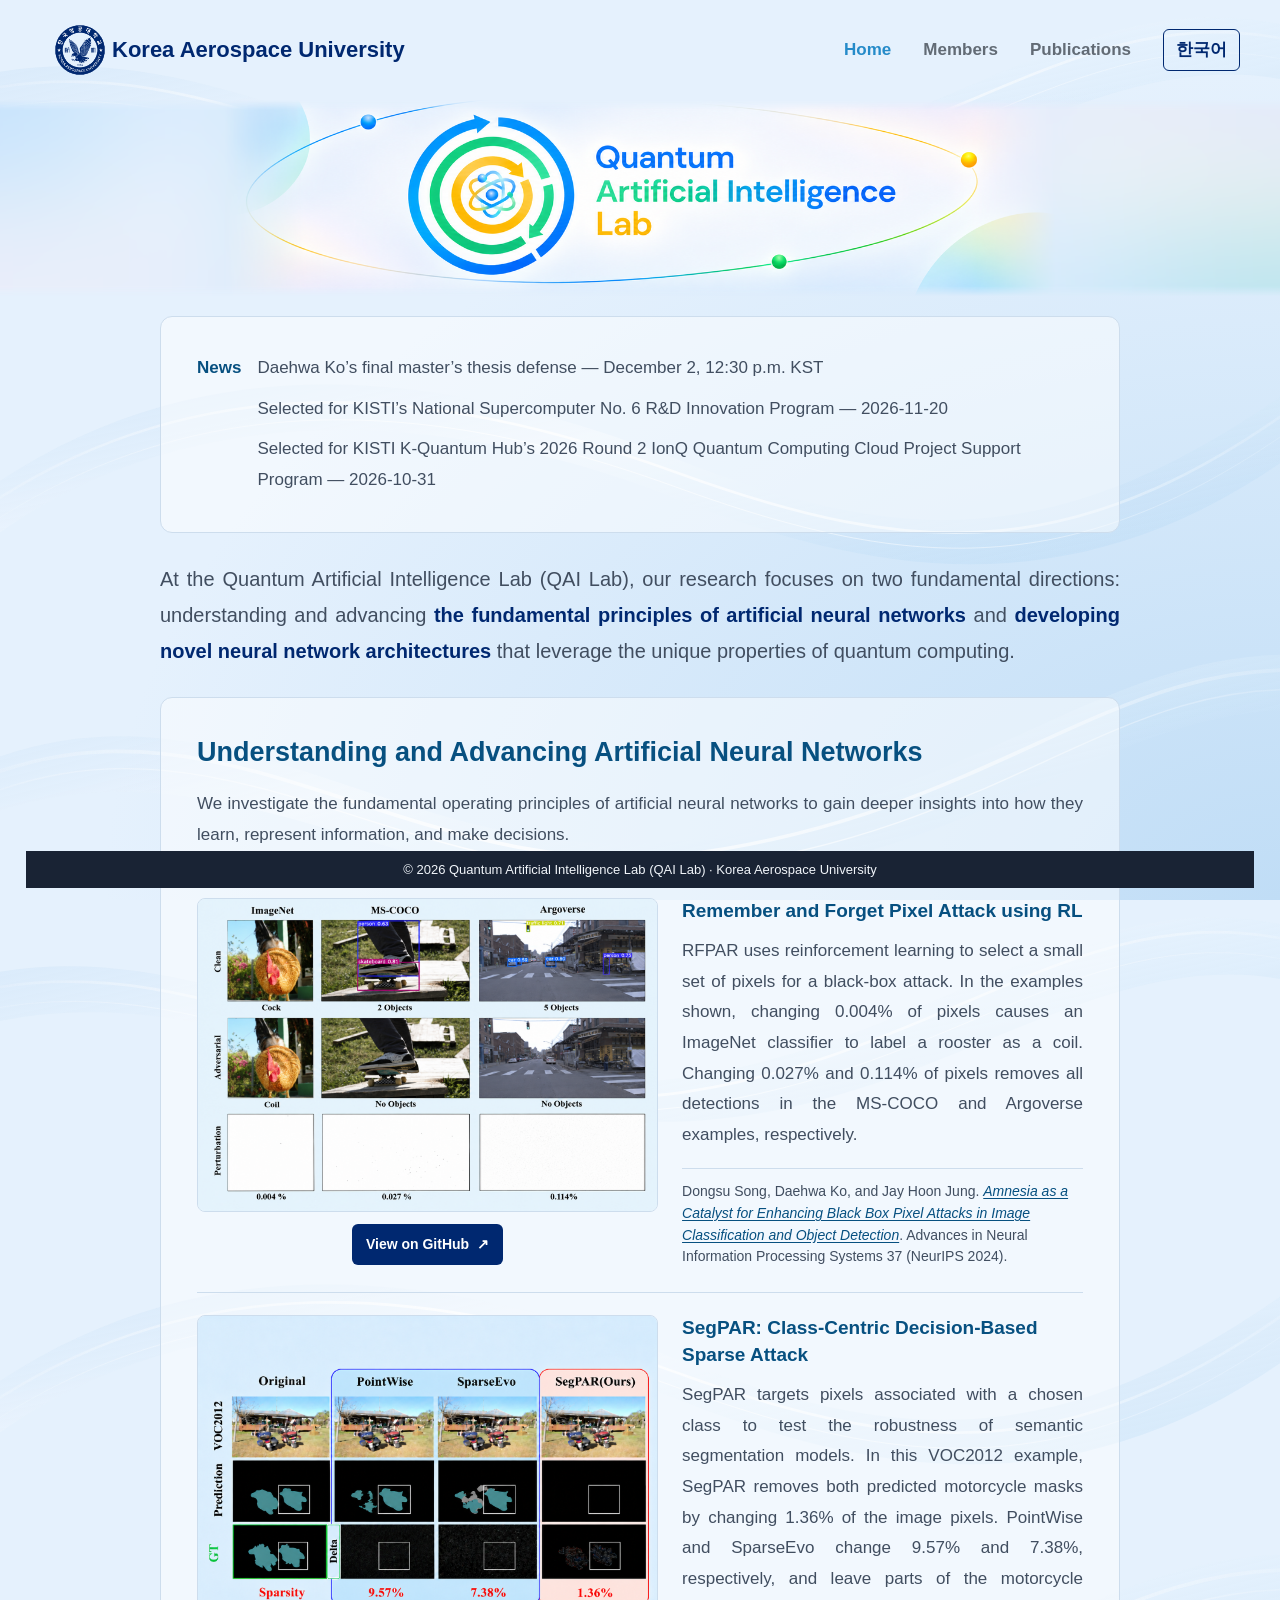
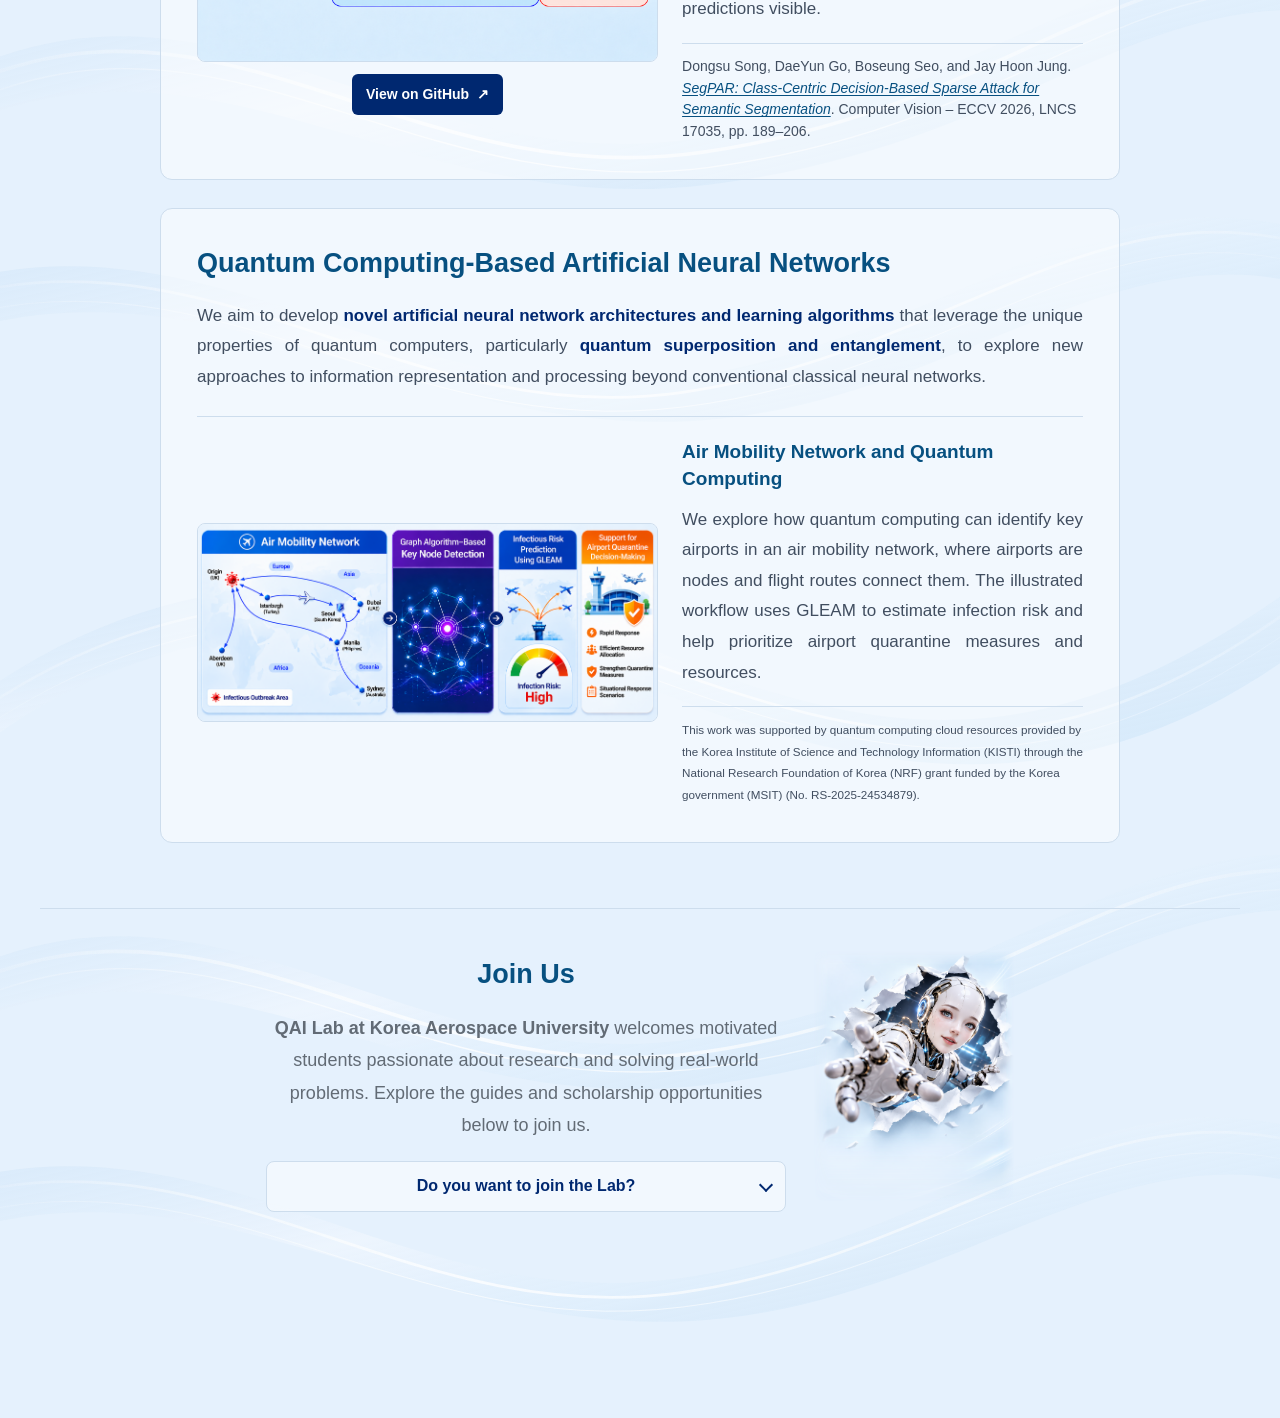
==== commit b092c2a2: "Announce KISTI R&D Innovation and IonQ cloud selections" ====
--- a/index.html
+++ b/index.html
@@ -32,7 +32,11 @@
     <aside class="home-news container" aria-label="Lab news">
       <div class="home-news-box">
         <strong class="home-news-label">News</strong>
-        <p class="home-news-message">Daehwa Ko’s final master’s thesis defense — <time datetime="2026-12-02T12:30:00+09:00">December 2, 12:30 p.m. KST</time></p>
+        <ul class="home-news-items" role="list">
+          <li class="home-news-message">Daehwa Ko’s final master’s thesis defense — <time datetime="2026-12-02T12:30:00+09:00">December 2, 12:30 p.m. KST</time></li>
+          <li class="home-news-message">Selected for KISTI’s National Supercomputer No. 6 R&amp;D Innovation Program — <time datetime="2026-11-20">2026-11-20</time></li>
+          <li class="home-news-message">Selected for KISTI K-Quantum Hub’s 2026 Round 2 IonQ Quantum Computing Cloud Project Support Program — <time datetime="2026-10-31">2026-10-31</time></li>
+        </ul>
       </div>
     </aside>
     <section class="intro container" aria-label="About the lab">
--- a/assets/css/styles.css
+++ b/assets/css/styles.css
@@ -32,7 +32,8 @@
 .home-news { max-width: 960px; margin-block: 20px 0; }
 .home-news-box { display: flex; align-items: baseline; flex-wrap: wrap; gap: 8px 16px; padding: clamp(18px, 4vw, 36px); border: 1px solid var(--line); border-radius: 12px; background: rgba(255, 255, 255, 0.5); }
 .home-news-label { flex-shrink: 0; color: var(--blue); font-size: 17px; }
-.home-news-message { flex: 1 1 240px; min-width: 0; margin: 0; color: #414e60; font-size: 17px; line-height: 1.8; word-break: keep-all; overflow-wrap: anywhere; }
+.home-news-items { flex: 1 1 240px; min-width: 0; display: grid; gap: 10px; margin: 0; padding: 0; list-style: none; }
+.home-news-message { min-width: 0; margin: 0; color: #414e60; font-size: 17px; line-height: 1.8; word-break: keep-all; overflow-wrap: anywhere; }
 .intro { max-width: 960px; padding-block: 28px 65px; color: #414e60; }
 .intro p { text-align: justify; font-size: 17px; }
 .intro .intro-lead { font-size: clamp(16px, 2vw, 20px); }
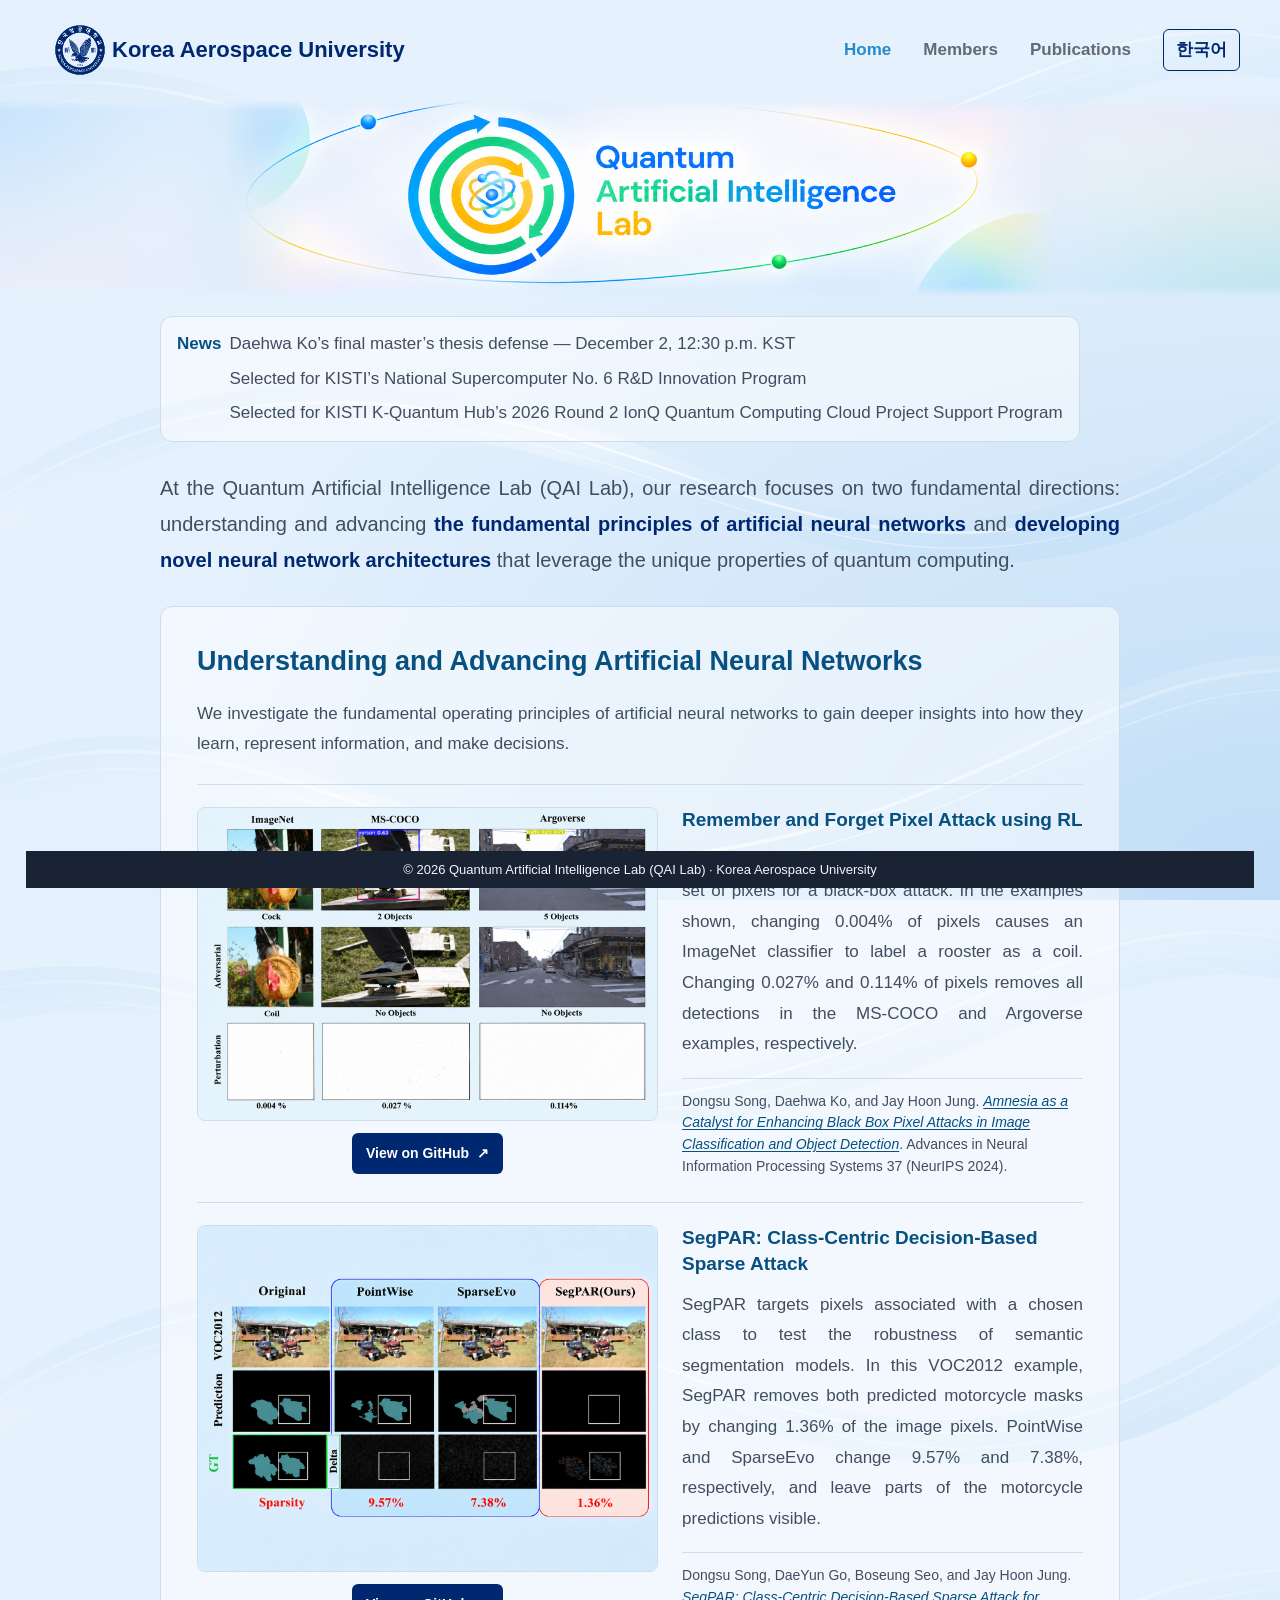
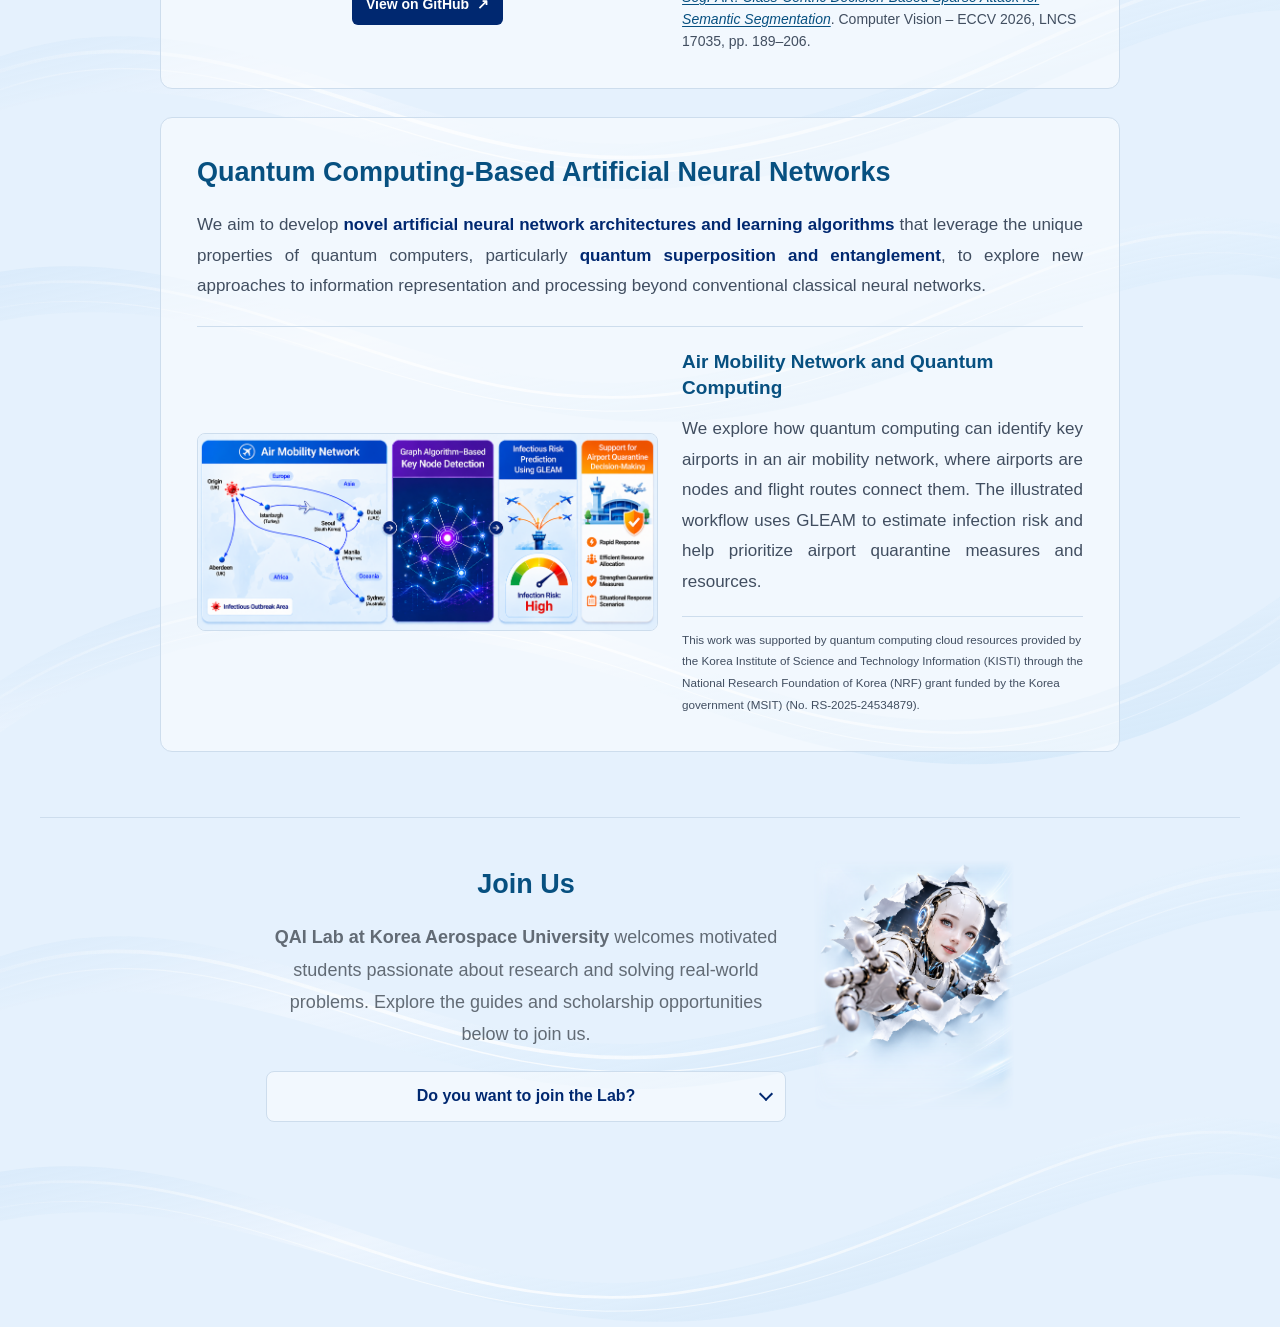
==== commit 688da075: "Compact home news box and remove award dates" ====
--- a/index.html
+++ b/index.html
@@ -34,8 +34,8 @@
         <strong class="home-news-label">News</strong>
         <ul class="home-news-items" role="list">
           <li class="home-news-message">Daehwa Ko’s final master’s thesis defense — <time datetime="2026-12-02T12:30:00+09:00">December 2, 12:30 p.m. KST</time></li>
-          <li class="home-news-message">Selected for KISTI’s National Supercomputer No. 6 R&amp;D Innovation Program — <time datetime="2026-11-20">2026-11-20</time></li>
-          <li class="home-news-message">Selected for KISTI K-Quantum Hub’s 2026 Round 2 IonQ Quantum Computing Cloud Project Support Program — <time datetime="2026-10-31">2026-10-31</time></li>
+          <li class="home-news-message">Selected for KISTI’s National Supercomputer No. 6 R&amp;D Innovation Program</li>
+          <li class="home-news-message">Selected for KISTI K-Quantum Hub’s 2026 Round 2 IonQ Quantum Computing Cloud Project Support Program</li>
         </ul>
       </div>
     </aside>
--- a/assets/css/styles.css
+++ b/assets/css/styles.css
@@ -30,9 +30,9 @@
 .hero { background: transparent; }
 .hero img { display: block; width: 100%; max-width: 2172px; height: auto; margin-inline: auto; -webkit-mask-image: linear-gradient(to bottom, transparent, #000 5%, #000 95%, transparent); mask-image: linear-gradient(to bottom, transparent, #000 5%, #000 95%, transparent); }
 .home-news { max-width: 960px; margin-block: 20px 0; }
-.home-news-box { display: flex; align-items: baseline; flex-wrap: wrap; gap: 8px 16px; padding: clamp(18px, 4vw, 36px); border: 1px solid var(--line); border-radius: 12px; background: rgba(255, 255, 255, 0.5); }
+.home-news-box { display: grid; grid-template-columns: auto minmax(0, 1fr); align-items: start; gap: 8px; width: fit-content; max-width: 100%; padding: 12px 16px; border: 1px solid var(--line); border-radius: 12px; background: rgba(255, 255, 255, 0.5); }
 .home-news-label { flex-shrink: 0; color: var(--blue); font-size: 17px; }
-.home-news-items { flex: 1 1 240px; min-width: 0; display: grid; gap: 10px; margin: 0; padding: 0; list-style: none; }
+.home-news-items { min-width: 0; display: grid; gap: 4px; margin: 0; padding: 0; list-style: none; }
 .home-news-message { min-width: 0; margin: 0; color: #414e60; font-size: 17px; line-height: 1.8; word-break: keep-all; overflow-wrap: anywhere; }
 .intro { max-width: 960px; padding-block: 28px 65px; color: #414e60; }
 .intro p { text-align: justify; font-size: 17px; }
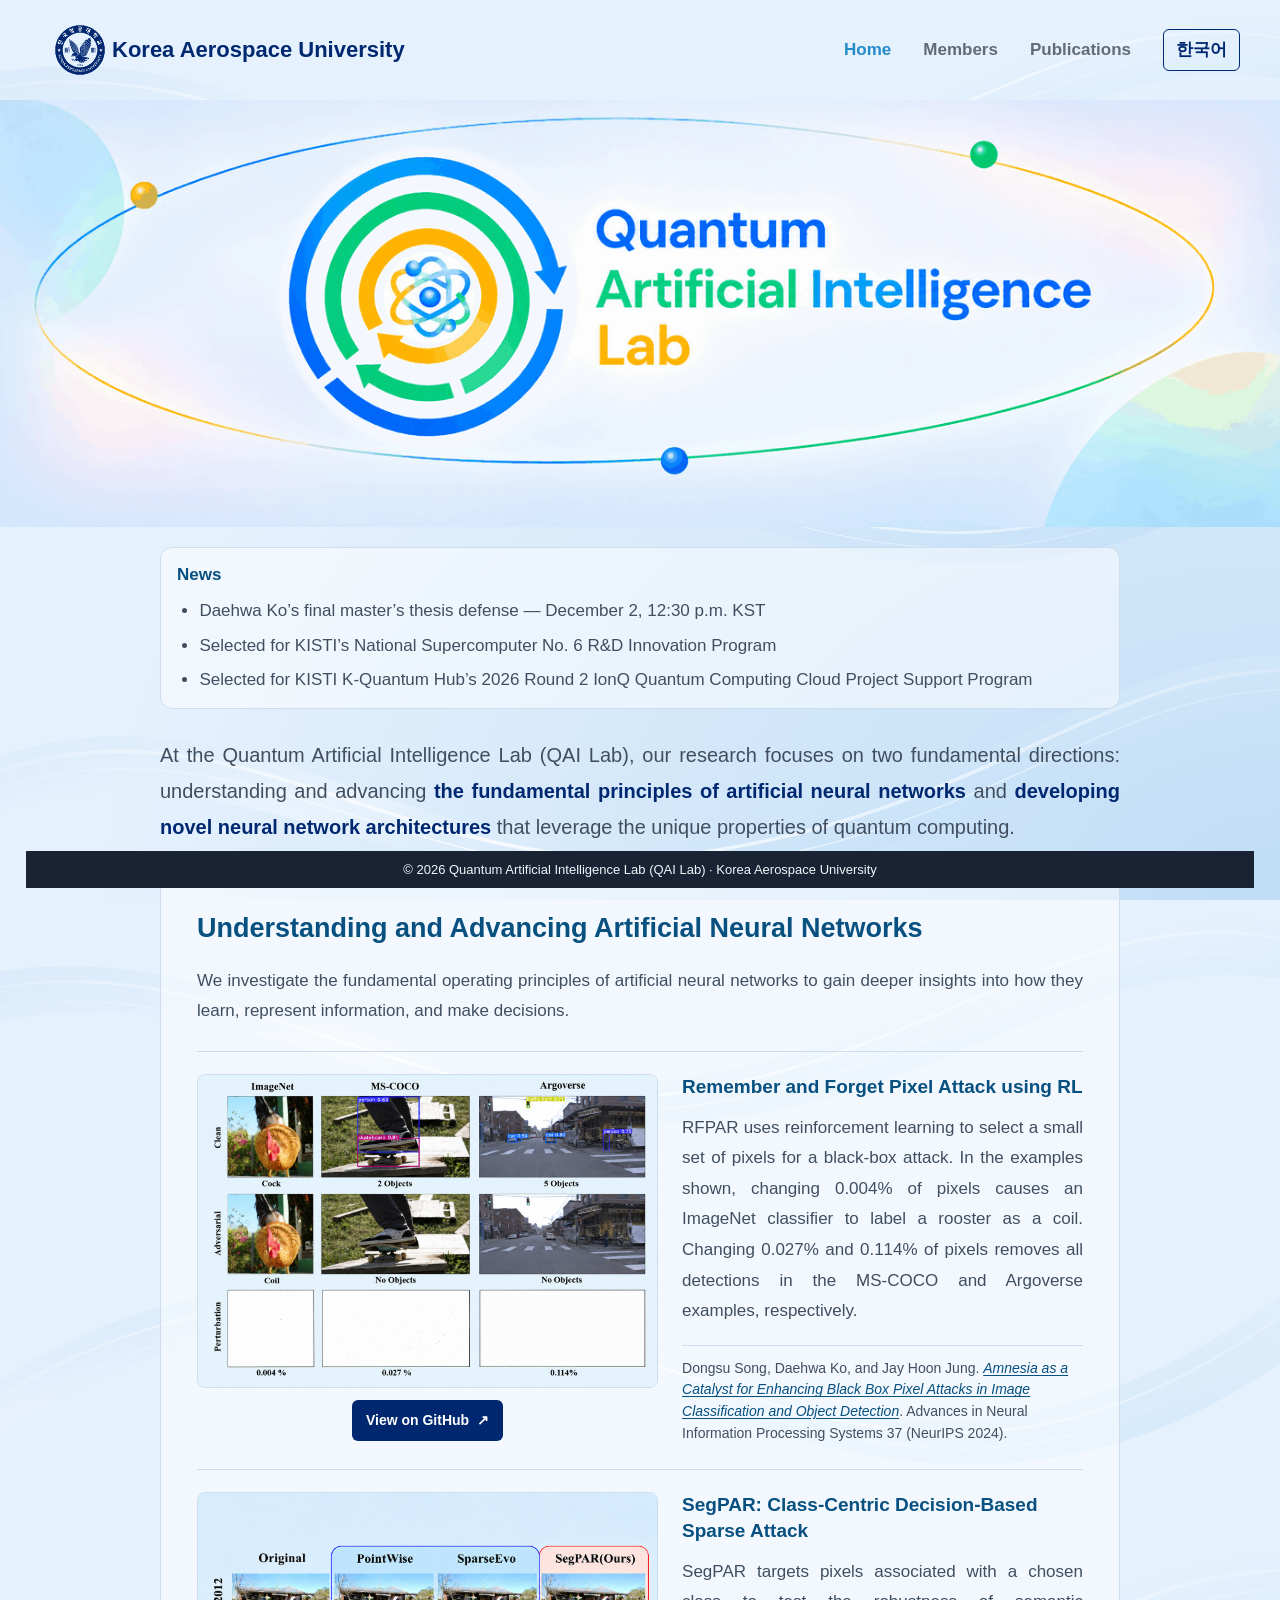
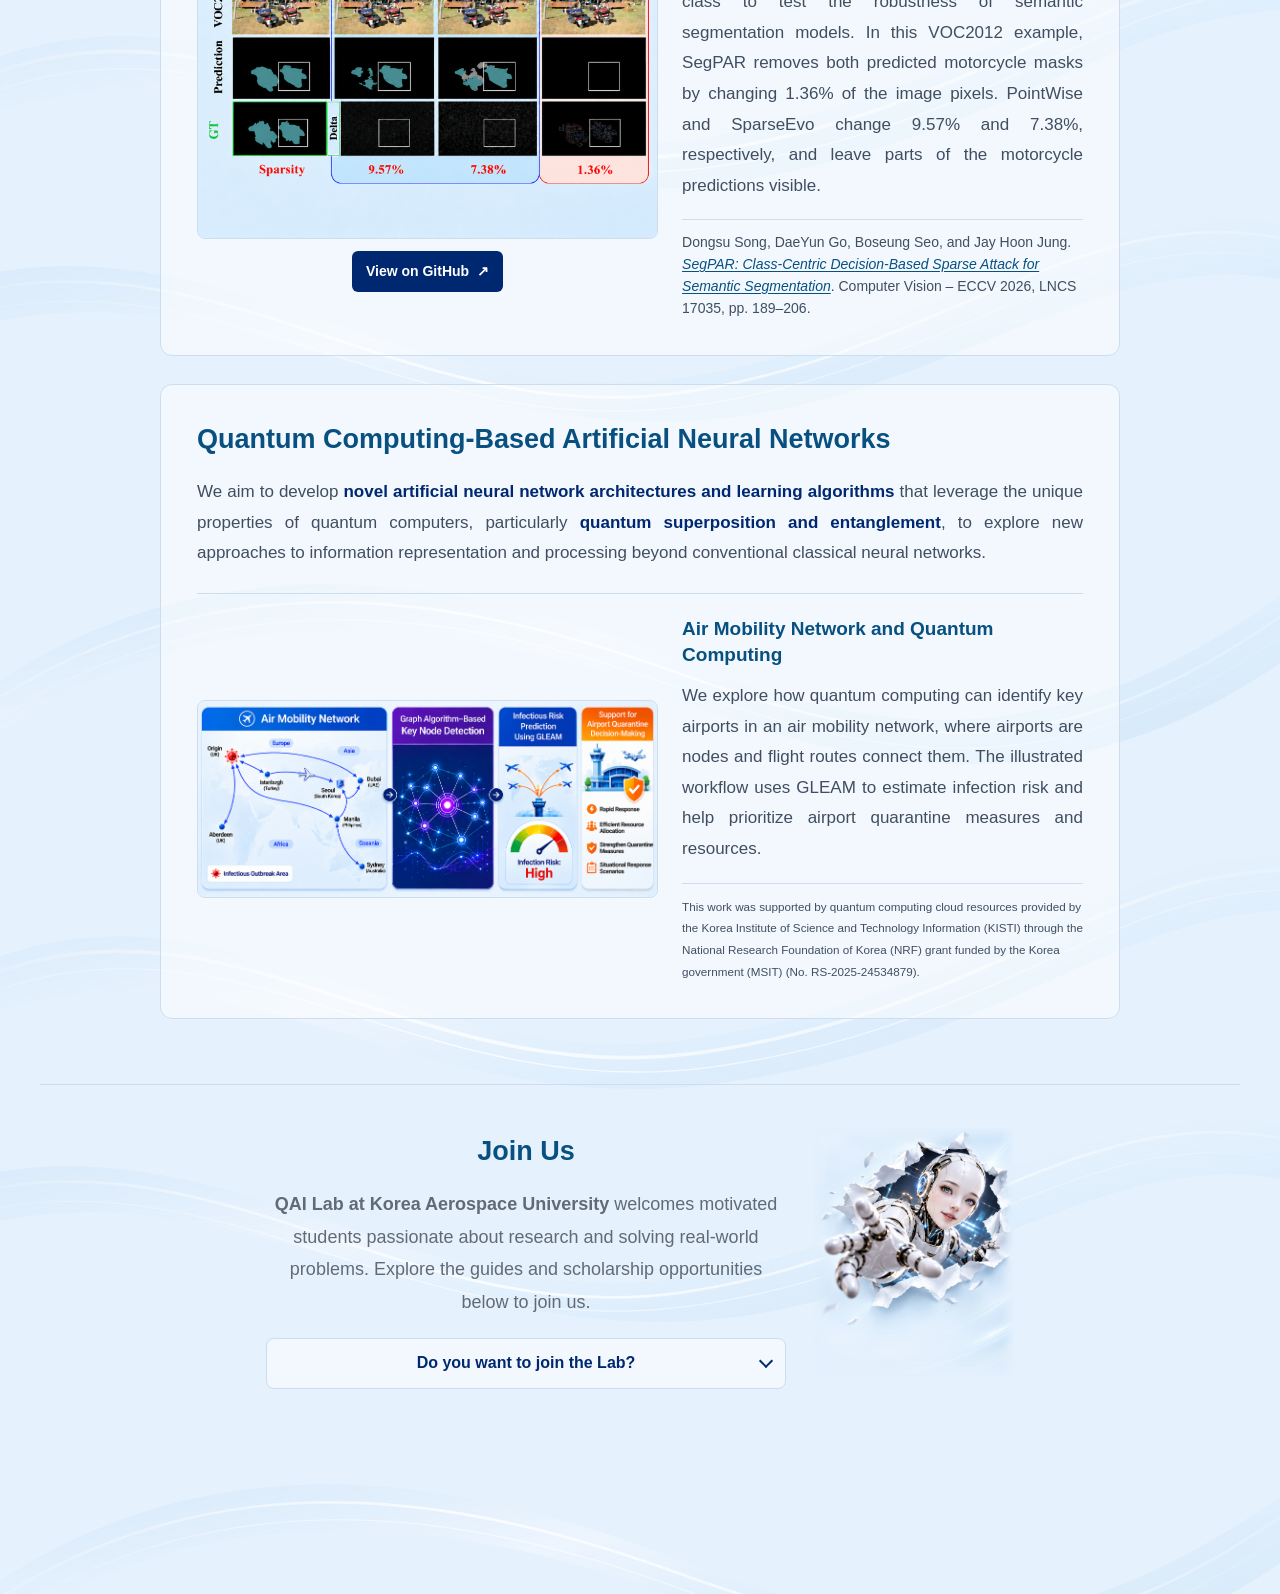
==== commit 1c7b0e0f: "Use animated orbiting QAI Lab banner on both home pages" ====
--- a/index.html
+++ b/index.html
@@ -27,7 +27,7 @@
   </header>
   <main id="main">
     <section class="hero" id="home" aria-label="Quantum Artificial Intelligence Lab">
-      <img src="assets/images/Quantum_AI_Lab_redrawn_2172x333.png" width="2172" height="333" fetchpriority="high" alt="Quantum Artificial Intelligence Lab">
+      <img src="assets/images/QAI_Lab_orbiting_beads.gif" width="1392" height="464" fetchpriority="high" alt="Quantum Artificial Intelligence Lab">
     </section>
     <aside class="home-news container" aria-label="Lab news">
       <div class="home-news-box">
--- a/assets/css/styles.css
+++ b/assets/css/styles.css
@@ -28,11 +28,12 @@
 .nav-links .language-switch:hover { background: #dceafa; }
 :lang(ko) .intro p { word-break: keep-all; overflow-wrap: anywhere; }
 .hero { background: transparent; }
-.hero img { display: block; width: 100%; max-width: 2172px; height: auto; margin-inline: auto; -webkit-mask-image: linear-gradient(to bottom, transparent, #000 5%, #000 95%, transparent); mask-image: linear-gradient(to bottom, transparent, #000 5%, #000 95%, transparent); }
+.hero img { display: block; width: 100%; max-width: 1392px; height: auto; margin-inline: auto; }
 .home-news { max-width: 960px; margin-block: 20px 0; }
-.home-news-box { display: grid; grid-template-columns: auto minmax(0, 1fr); align-items: start; gap: 8px; width: fit-content; max-width: 100%; padding: 12px 16px; border: 1px solid var(--line); border-radius: 12px; background: rgba(255, 255, 255, 0.5); }
-.home-news-label { flex-shrink: 0; color: var(--blue); font-size: 17px; }
-.home-news-items { min-width: 0; display: grid; gap: 4px; margin: 0; padding: 0; list-style: none; }
+.home-news-box { width: 100%; padding: 12px 16px; border: 1px solid var(--line); border-radius: 12px; background: rgba(255, 255, 255, 0.5); }
+.home-news-label { display: block; margin-bottom: 6px; color: var(--blue); font-size: 17px; }
+.home-news-items { min-width: 0; margin: 0; padding: 0 0 0 1.4em; list-style: disc; }
+.home-news-message + .home-news-message { margin-top: 4px; }
 .home-news-message { min-width: 0; margin: 0; color: #414e60; font-size: 17px; line-height: 1.8; word-break: keep-all; overflow-wrap: anywhere; }
 .intro { max-width: 960px; padding-block: 28px 65px; color: #414e60; }
 .intro p { text-align: justify; font-size: 17px; }
